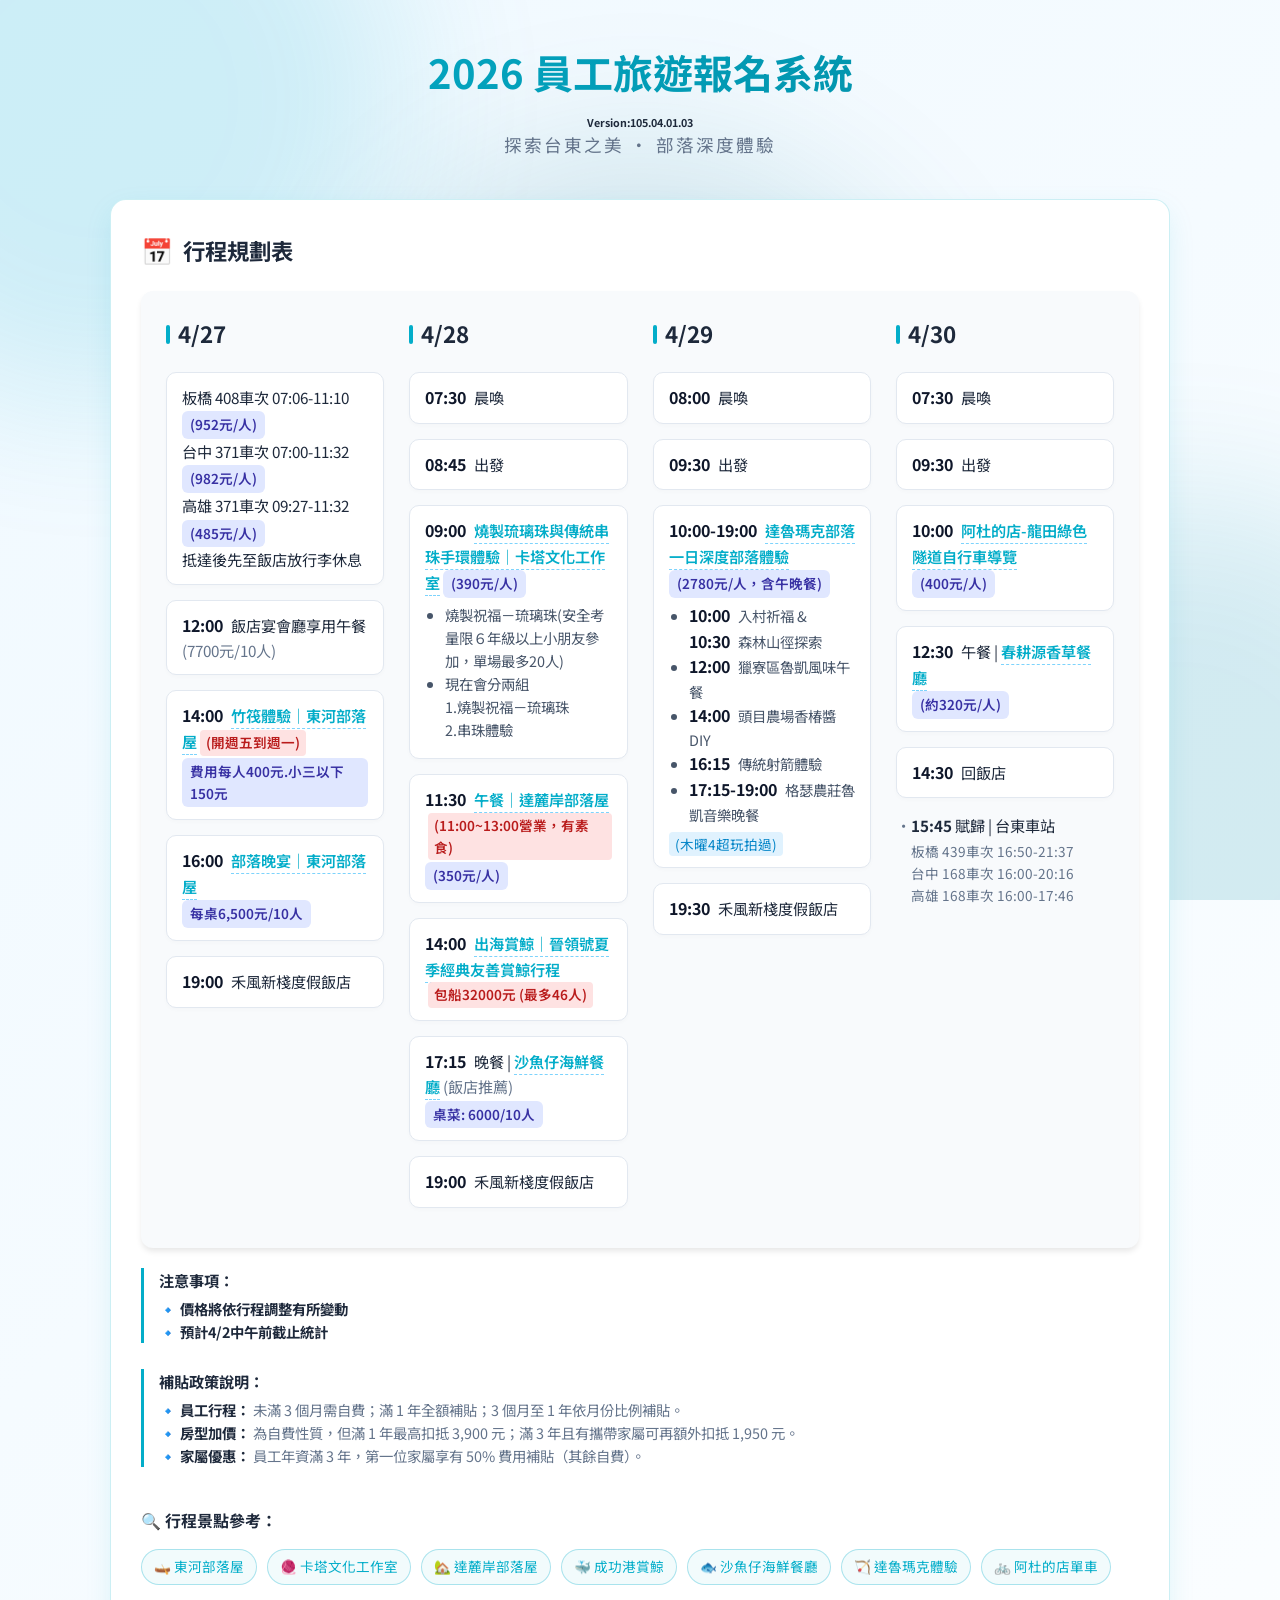
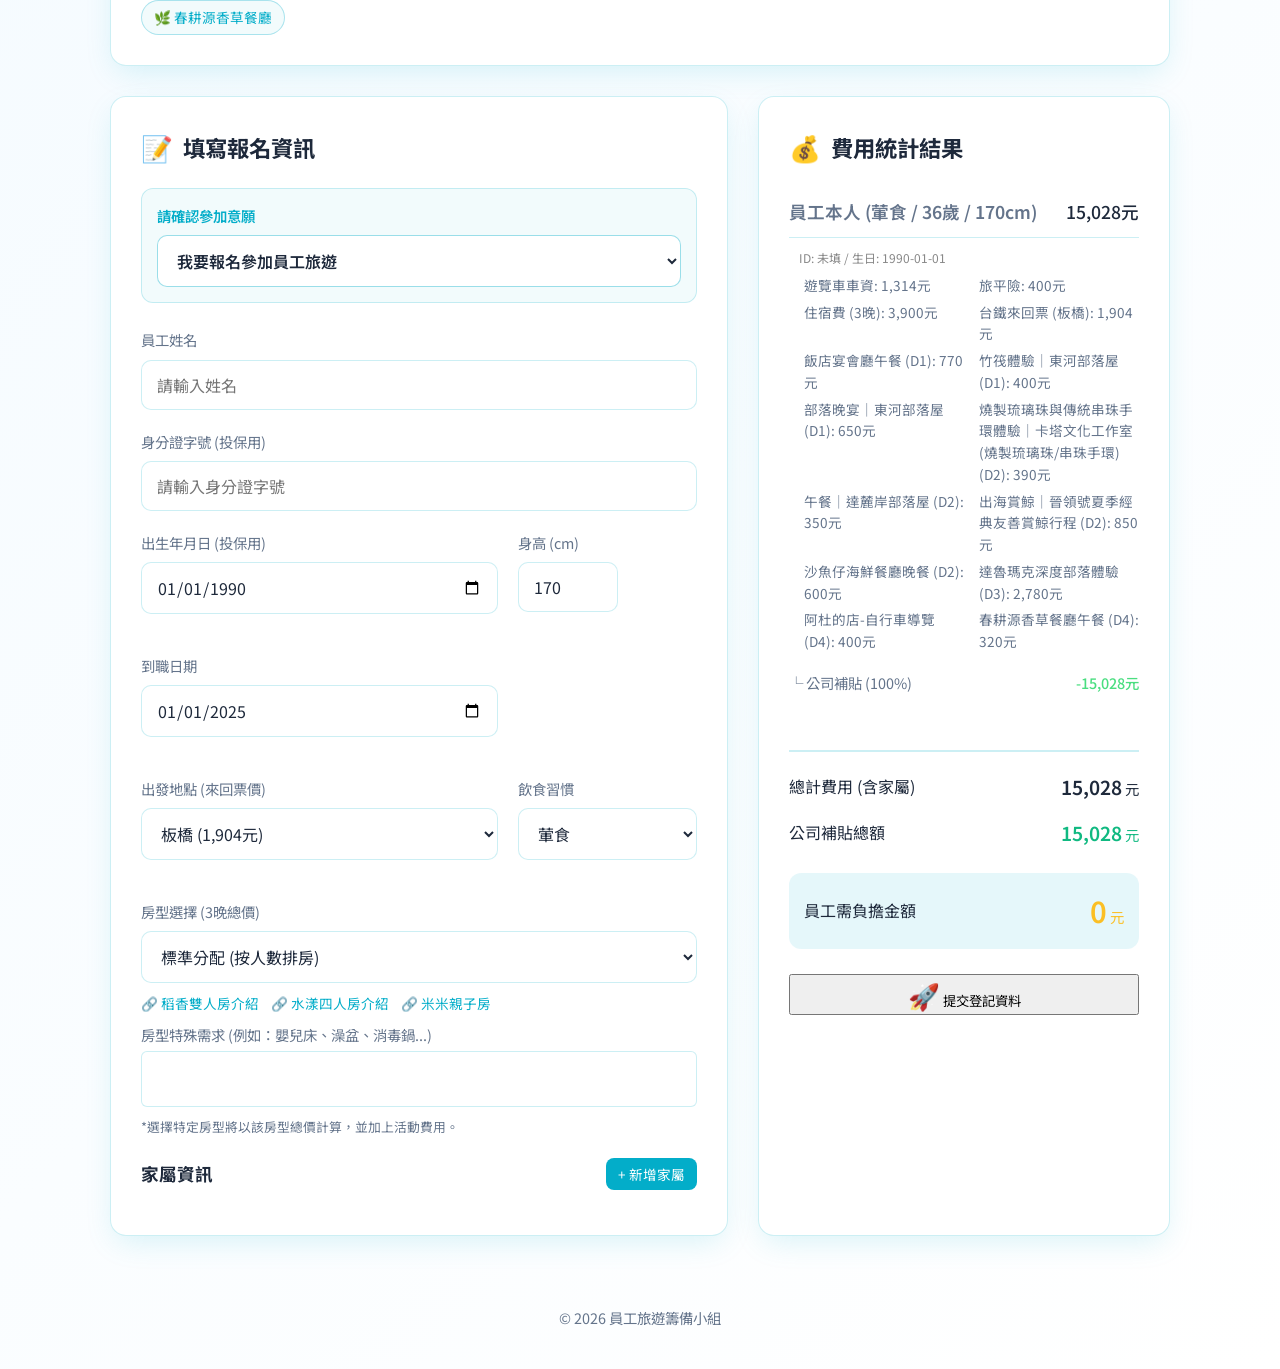
==== index.html @ 2fff6147 "add" ====
<!DOCTYPE html>
<html lang="zh-TW">

<head>
    <meta charset="UTF-8">
    <meta name="viewport" content="width=device-width, initial-scale=1.0">
    <title>2026 員工旅遊報名與費用統計</title>
    <link rel="preconnect" href="https://fonts.googleapis.com">
    <link rel="preconnect" href="https://fonts.gstatic.com" crossorigin>
    <link href="https://fonts.googleapis.com/css2?family=Noto+Sans+TC:wght@300;400;500;700&display=swap"
        rel="stylesheet">
    <link rel="stylesheet" href="style.css">
</head>

<body>
    <div class="background-blobs">
        <div class="blob blob-1"></div>
        <div class="blob blob-2"></div>
        <div class="blob blob-3"></div>
    </div>

    <main class="container">
        <header class="header">
            <h1>2026 員工旅遊報名系統</h1>
            <h6>Version:105.04.01.03</h6>
            <p class="subtitle">探索台東之美 • 部落深度體驗</p>
        </header>

        <section class="itinerary-section card">
            <h2><span class="icon">📅</span> 行程規劃表</h2>
            <div class="itinerary-text-layout">
                <div class="itinerary-grid">
                    <!-- 4/27 -->
                    <div class="day-col">
                        <h4>4/27</h4>
                        <div class="schedule-item">板橋 408車次 07:06-11:10 <span class="price-bg">(952元/人)</span><br>台中
                            371車次 07:00-11:32 <span class="price-bg">(982元/人)</span><br>高雄 371車次 09:27-11:32 <span
                                class="price-bg">(485元/人)</span><br>抵達後先至飯店放行李休息</div>
                        <div class="schedule-item"><strong>12:00</strong> 飯店宴會廳享用午餐 <br><span
                                class="muted">(7700元/10人)</span></div>
                        <div class="schedule-item"><strong>14:00</strong> <a
                                href="https://www.jsimplelife.com/taitung-attractions201203-jamie/" target="_blank"
                                class="sched-link">竹筏體驗｜東河部落屋</a><span class="highlight-red">(開週五到週一)</span><br><span
                                class="price-bg">費用每人400元.小三以下150元</span></div>
                        <div class="schedule-item"><strong>16:00</strong> <a
                                href="https://www.jsimplelife.com/taitung-attractions201203-jamie/" target="_blank"
                                class="sched-link">部落晚宴｜東河部落屋</a><br><span class="price-bg">每桌6,500元/10人</span></div>
                        <div class="schedule-item"><strong>19:00</strong> 禾風新棧度假飯店</div>
                    </div>
                    <!-- 4/28 -->
                    <div class="day-col">
                        <h4>4/28</h4>
                        <div class="schedule-item"><strong>07:30</strong> 晨喚</div>
                        <div class="schedule-item"><strong>08:45</strong> 出發</div>
                        <div class="schedule-item"><strong>09:00</strong>
                            <a href="https://izzychou.com/atabeads/" target="_blank"
                                class="sched-link">燒製琉璃珠與傳統串珠手環體驗｜卡塔文化工作室</a>
                            <span class="price-bg">(390元/人)</span>
                            <ul style="margin: 5px 0 5px 20px; font-size: 0.9rem; color: #475569;">
                                <li>燒製祝福－琉璃珠(安全考量限６年級以上小朋友參加，單場最多20人)</li>
                                <li>現在會分兩組<br>1.燒製祝福－琉璃珠<br>2.串珠體驗</li>
                            </ul>
                        </div>
                        <div class="schedule-item"><strong>11:30</strong> <a href="https://tenjo.tw/dalouang/"
                                target="_blank" class="sched-link">午餐｜達麓岸部落屋</a><br><span
                                class="highlight-red">(11:00~13:00營業，有素食)</span> <span class="price-bg">(350元/人)</span>
                        </div>
                        <div class="schedule-item"><strong>14:00</strong> <a
                                href="https://www.jacreative.com.tw/TravelinChenggong/category_edit.php?id=36&type=2"
                                target="_blank" class="sched-link">出海賞鯨｜晉領號夏季經典友善賞鯨行程</a><br><span
                                class="highlight-red">包船32000元
                                (最多46人)</span></div>
                        <div class="schedule-item"><strong>17:15</strong> 晚餐 | <a href="https://dongwa.tw/babyshark/"
                                target="_blank" class="sched-link">沙魚仔海鮮餐廳</a> <span
                                class="muted">(飯店推薦)</span><br><span class="price-bg">桌菜: 6000/10人</span></div>
                        <div class="schedule-item"><strong>19:00</strong> 禾風新棧度假飯店</div>
                    </div>
                    <!-- 4/29 -->
                    <div class="day-col">
                        <h4>4/29</h4>
                        <div class="schedule-item"><strong>08:00</strong> 晨喚</div>
                        <div class="schedule-item"><strong>09:30</strong> 出發</div>
                        <div class="schedule-item"><strong>10:00-19:00</strong> <a
                                href="https://ilrataromak.com/%e9%81%94%e9%ad%af%e7%91%aa%e5%85%8btaromak%ef%bd%9c%e5%b0%84%e7%ae%ad%e9%ab%94%e9%a9%97%ef%bd%9c%e9%a3%9f%e8%be%b2%e6%95%99%e8%82%b2%ef%bd%9c%e3%84%a7%e6%97%a5%e9%ab%94%e9%a9%97/"
                                target="_blank" class="sched-link">達魯瑪克部落一日深度部落體驗</a><br><span
                                class="price-bg">(2780元/人，含午晚餐)</span><br>
                            <ul style="margin: 5px 0 5px 20px; font-size: 0.9rem; color: #475569;">
                                <li><strong>10:00</strong> 入村祈福 &amp; <strong>10:30</strong> 森林山徑探索</li>
                                <li><strong>12:00</strong> 獵寮區魯凱風味午餐</li>
                                <li><strong>14:00</strong> 頭目農場香椿醬 DIY</li>
                                <li><strong>16:15</strong> 傳統射箭體驗</li>
                                <li><strong>17:15-19:00</strong> 格瑟農莊魯凱音樂晚餐</li>
                            </ul>
                            <span class="sched-tag">(木曜4超玩拍過)</span>
                        </div>
                        <div class="schedule-item"><strong>19:30</strong> 禾風新棧度假飯店</div>
                    </div>
                    <!-- 4/30 -->
                    <div class="day-col">
                        <h4>4/30</h4>
                        <div class="schedule-item"><strong>07:30</strong> 晨喚</div>
                        <div class="schedule-item"><strong>09:30</strong> 出發</div>
                        <div class="schedule-item"><strong>10:00</strong> <a
                                href="https://lyes.tw/adubicycle-%E9%98%BF%E5%BA%A6%E7%9A%84%E5%BA%97/" target="_blank"
                                class="sched-link">阿杜的店-龍田綠色隧道自行車導覽</a> <span class="price-bg">(400元/人)</span></div>
                        <div class="schedule-item"><strong>12:30</strong> 午餐 | <a
                                href="https://www.instagram.com/reel/DTwc8Snkz26/" target="_blank"
                                class="sched-link">春耕源香草餐廳</a><br><span class="price-bg">(約320元/人)</span></div>
                        <div class="schedule-item"><strong>14:30</strong> 回飯店</div>
                        <ul class="schedule-list">
                            <li><strong>15:45</strong> 賦歸 | 台東車站<br>
                                <span class="muted">板橋 439車次 16:50-21:37<br>台中 168車次 16:00-20:16<br>高雄 168車次
                                    16:00-17:46</span>
                            </li>
                        </ul>
                    </div>
                </div>
            </div>
            <div class="itinerary-notes">
                <p><strong>注意事項：</strong></p>
                <ul style="list-style-type: none; padding-left: 0; margin-top: 5px; font-size: 0.9rem;">
                    <li>🔹 <strong>價格將依行程調整有所變動</strong></li>
                    <li>🔹 <strong>預計4/2中午前截止統計</strong></li>
                </ul>
            </div>
            <br>
            <div class="itinerary-notes">
                <p><strong>補貼政策說明：</strong></p>
                <ul style="list-style-type: none; padding-left: 0; margin-top: 5px; font-size: 0.9rem;">
                    <li>🔹 <strong>員工行程：</strong> 未滿 3 個月需自費；滿 1 年全額補貼；3 個月至 1 年依月份比例補貼。</li>
                    <li>🔹 <strong>房型加價：</strong> 為自費性質，但滿 1 年最高扣抵 3,900 元；滿 3 年且有攜帶家屬可再額外扣抵 1,950 元。</li>
                    <li>🔹 <strong>家屬優惠：</strong> 員工年資滿 3 年，第一位家屬享有 50% 費用補貼（其餘自費）。</li>
                </ul>
            </div>
            <div class="itinerary-links"
                style="margin-top: 20px; padding-top: 20px; border-top: 1px solid rgba(255,255,255,0.1);">
                <p style="margin-bottom: 10px;"><strong>🔍 行程景點參考：</strong></p>
                <div style="display: flex; gap: 10px; flex-wrap: wrap;">
                    <a href="https://www.jsimplelife.com/taitung-attractions201203-jamie/" target="_blank"
                        class="link-tag">🛶 東河部落屋</a>
                    <a href="https://izzychou.com/atabeads/" target="_blank" class="link-tag">🧶 卡塔文化工作室</a>
                    <a href="https://tenjo.tw/dalouang/" target="_blank" class="link-tag">🏡 達麓岸部落屋</a>
                    <a href="https://www.jacreative.com.tw/TravelinChenggong/category_edit.php?id=36&type=2"
                        target="_blank" class="link-tag">🐳 成功港賞鯨</a>
                    <a href="https://dongwa.tw/babyshark/" target="_blank" class="link-tag">🐟 沙魚仔海鮮餐廳</a>
                    <a href="https://ilrataromak.com/%e9%81%94%e9%ad%af%e7%91%aa%e5%85%8btaromak%ef%bd%9c%e5%b0%84%e7%ae%ad%e9%ab%94%e9%a9%97%ef%bd%9c%e9%a3%9f%e8%be%b2%e6%95%99%e8%82%b2%ef%bd%9c%e3%84%a7%e6%97%a5%e9%ab%94%e9%a9%97/"
                        target="_blank" class="link-tag">🏹 達魯瑪克體驗</a>
                    <a href="https://lyes.tw/adubicycle-%E9%98%BF%E5%BA%A6%E7%9A%84%E5%BA%97/" target="_blank"
                        class="link-tag">🚲 阿杜的店單車</a>
                    <a href="https://www.instagram.com/reel/DTwc8Snkz26/" target="_blank" class="link-tag">🌿
                        春耕源香草餐廳</a>
                </div>
            </div>
            </div>
        </section>

        <div class="grid-layout">
            <section class="form-section card">
                <h2><span class="icon">📝</span> 填寫報名資訊</h2>
                <form id="registrationForm">
                    <div class="form-group"
                        style="background: rgba(3, 173, 201, 0.05); padding: 15px; border-radius: 12px; margin-bottom: 25px; border: 1px solid rgba(3, 173, 201, 0.2);">
                        <label for="participationStatus" style="font-weight: 600; color: #03adc9;">請確認參加意願</label>
                        <select id="participationStatus"
                            style="border-color: rgba(3, 173, 201, 0.4); font-weight: 600;">
                            <option value="participate">我要報名參加員工旅遊</option>
                            <option value="work">不參加此次員工旅遊，選擇上班</option>
                        </select>
                    </div>

                    <div class="form-group">
                        <label for="empName">員工姓名</label>
                        <input type="text" id="empName" placeholder="請輸入姓名" required>
                    </div>

                    <div id="travelDetails">
                        <div class="form-group">
                            <label for="empID">身分證字號 (投保用)</label>
                            <input type="text" id="empID" placeholder="請輸入身分證字號" required>
                        </div>

                        <div class="form-row">
                            <div class="form-group">
                                <label for="empBirthday">出生年月日 (投保用)</label>
                                <input type="date" id="empBirthday" value="1990-01-01" required>
                            </div>
                            <div class="form-group" style="max-width: 100px;">
                                <label for="empHeight">身高 (cm)</label>
                                <input type="number" id="empHeight" value="170" required>
                            </div>
                            <div class="form-group">
                                <label for="joinDate">到職日期</label>
                                <input type="date" id="joinDate" value="2025-01-01" required>
                            </div>
                        </div>

                        <div class="form-row">
                            <div class="form-group">
                                <label for="departure">出發地點 (來回票價)</label>
                                <select id="departure">
                                    <option value="板橋">板橋 (1,904元)</option>
                                    <option value="台中">台中 (1,964元)</option>
                                    <option value="高雄">高雄 (970元)</option>
                                </select>
                            </div>
                            <div class="form-group">
                                <label for="empDiet">飲食習慣</label>
                                <select id="empDiet">
                                    <option value="葷食">葷食 </option>
                                    <option value="素食">素食 </option>
                                </select>
                            </div>
                        </div>

                        <div class="form-group">
                            <label for="roomType">房型選擇 (3晚總價)</label>
                            <select id="roomType">
                                <option value="標準分配">標準分配 (按人數排房)</option>
                                <option value="稻香雙人房">稻香雙人房 (+7,800元/間)</option>
                                <option value="水漾四人房">水漾四人房 (+11,400元/間)</option>
                                <option value="米米親子房">米米親子房 (+19,500元/間)</option>
                            </select>
                            <div class="room-info" style="margin-top: 10px; font-size: 0.85rem;">
                                <div style="display: flex; gap: 12px; flex-wrap: wrap; margin-bottom: 8px;">
                                    <a href="https://www.rice-hotel.com/room/double/standard-twin/" target="_blank"
                                        style="color: #03adc9; text-decoration: none;">🔗 稻香雙人房介紹</a>
                                    <a href="https://www.rice-hotel.com/room/quad/standard-quad/" target="_blank"
                                        style="color: #03adc9; text-decoration: none;">🔗 水漾四人房介紹</a>
                                    <a href="https://www.rice-hotel.com/room/quad/family-mimi/" target="_blank"
                                        style="color: #03adc9; text-decoration: none;">🔗 米米親子房</a>
                                </div>
                                <label for="roomNote" style="display: block; margin-bottom: 5px;">房型特殊需求
                                    (例如：嬰兒床、澡盆、消毒鍋...)</label>
                                <textarea id="roomNote" rows="2"
                                    style="width: 100%; border-radius: 6px; background: #ffffff; border: 1px solid rgba(3, 173, 201, 0.2); color: #1e293b; padding: 8px; font-family: inherit; resize: none;"></textarea>
                            </div>
                            <small class="note">*選擇特定房型將以該房型總價計算，並加上活動費用。</small>
                        </div>

                        <div class="family-section">
                            <h3>家屬資訊 <button type="button" id="addFamilyBtn" class="btn-secondary">+ 新增家屬</button></h3>
                            <div id="familyList">
                                <!-- 家屬清單動態生成 -->
                            </div>
                        </div>
                    </div>
                </form>
            </section>

            <section class="summary-section card">
                <h2><span class="icon">💰</span> 費用統計結果</h2>
                <div class="summary-content" id="summaryContent">
                    <div class="empty-state">請填寫左側表單計算費用</div>
                </div>
                <div class="total-bar" id="totalBar" style="display: none;">
                    <div class="total-item">
                        <span>總計費用 (含家屬)</span>
                        <span class="price" id="totalPrice">0</span>
                    </div>
                    <div class="total-item subsidy">
                        <span>公司補貼總額</span>
                        <span class="price" id="totalSubsidy">0</span>
                    </div>
                    <div class="total-item final">
                        <span>員工需負擔金額</span>
                        <span class="price highlight" id="empFinalPay">0</span>
                    </div>
                </div>
                <button type="button" id="submitBtn" class="btn-primary"
                    style="margin-top: 25px; width: 100%; display: none;">
                    <span class="icon">🚀</span> 提交登記資料
                </button>
            </section>
        </div>

        <footer class="footer">
            <p>&copy; 2026 員工旅遊籌備小組</p>
        </footer>
    </main>

    <script src="script.js"></script>
</body>

</html>
---- style.css ----
:root {
    --primary-color: #03adc9;
    --secondary-color: #028ca4;
    --accent-color: #016f84;
    --bg-gradient: linear-gradient(135deg, #f0f9ff 0%, #ffffff 100%);
    --card-bg: #ffffff;
    --card-border: rgba(3, 173, 201, 0.2);
    --text-color: #1e293b;
    --text-muted: #64748b;
    --glass-blur: blur(0px); /* 亮色系通常不需重度高斯模糊 */
    --radius: 16px;
    --shadow: 0 10px 30px -5px rgba(3, 173, 201, 0.15);
}

* {
    margin: 0;
    padding: 0;
    box-sizing: border-box;
    font-family: 'Noto Sans TC', sans-serif;
}

body {
    background: var(--bg-gradient);
    color: var(--text-color);
    min-height: 100vh;
    overflow-x: hidden;
    line-height: 1.6;
}

.f-name {
    width: 100%;
}

.f-birthday {
    flex: 1;
}

/* Background Blobs */
.background-blobs {
    position: fixed;
    top: 0;
    left: 0;
    right: 0;
    bottom: 0;
    z-index: -1;
    overflow: hidden;
}

.blob {
    position: absolute;
    width: 600px;
    height: 600px;
    background: var(--primary-color);
    filter: blur(80px);
    opacity: 0.15;
    border-radius: 50%;
    animation: move 20s infinite alternate;
}

.blob-1 {
    top: -200px;
    left: -200px;
    background: var(--primary-color);
}

.blob-2 {
    bottom: -200px;
    right: -200px;
    background: var(--secondary-color);
    animation-delay: -5s;
}

.blob-3 {
    top: 50%;
    left: 50%;
    transform: translate(-50%, -50%);
    background: var(--accent-color);
    animation-delay: -10s;
}

@keyframes move {
    0% {
        transform: translate(0, 0) scale(1);
    }

    100% {
        transform: translate(100px, 50px) scale(1.1);
    }
}

.container {
    max-width: 1100px;
    margin: 0 auto;
    padding: 40px 20px;
}

.header {
    text-align: center;
    margin-bottom: 40px;
}

h1 {
    font-size: 2.5rem;
    font-weight: 700;
    background: linear-gradient(to right, #03adc9, #028ca4);
    -webkit-background-clip: text;
    background-clip: text;
    -webkit-text-fill-color: transparent;
    margin-bottom: 10px;
}

.subtitle {
    color: var(--text-muted);
    font-size: 1.1rem;
    letter-spacing: 2px;
}

.card {
    background: var(--card-bg);
    backdrop-filter: var(--glass-blur);
    border: 1px solid var(--card-border);
    border-radius: var(--radius);
    padding: 30px;
    margin-bottom: 30px;
    box-shadow: var(--shadow);
}

h2 {
    font-size: 1.4rem;
    margin-bottom: 20px;
    display: flex;
    align-items: center;
    gap: 10px;
}

h3 {
    font-size: 1.1rem;
    margin: 20px 0 15px;
    display: flex;
    justify-content: space-between;
    align-items: center;
}

.icon {
    font-size: 1.6rem;
}

/* Itinerary */
.itinerary-image-container {
    width: 100%;
    border-radius: 12px;
    overflow: hidden;
    margin-bottom: 20px;
    background: rgba(0, 0, 0, 0.2);
}

.itinerary-img {
    width: 100%;
    display: block;
    transition: transform 0.3s ease;
}

.itinerary-img:hover {
    transform: scale(1.02);
}

.itinerary-notes {
    font-size: 0.95rem;
    color: var(--text-muted);
    border-left: 3px solid var(--primary-color);
    padding-left: 15px;
}

.itinerary-notes strong {
    color: var(--text-color);
}

/* Form Styles */
.grid-layout {
    display: grid;
    grid-template-columns: 1.5fr 1fr;
    gap: 30px;
}

@media (max-width: 850px) {
    .grid-layout {
        grid-template-columns: 1fr;
    }
}

.form-group {
    margin-bottom: 20px;
}

label {
    display: block;
    font-size: 0.9rem;
    color: var(--text-muted);
    margin-bottom: 8px;
}

input,
select {
    width: 100%;
    padding: 12px 15px;
    background: #ffffff;
    border: 1px solid var(--card-border);
    border-radius: 10px;
    color: var(--text-color);
    font-size: 1rem;
    transition: all 0.3s ease;
}

input:focus,
select:focus {
    outline: none;
    border-color: var(--primary-color);
    box-shadow: 0 0 0 2px rgba(3, 173, 201, 0.2);
    background: #f8fafc;
}

.note {
    font-size: 0.8rem;
    color: var(--text-muted);
    margin-top: 5px;
    display: block;
}

.btn-secondary {
    background: var(--primary-color);
    color: white;
    border: none;
    padding: 6px 12px;
    border-radius: 8px;
    cursor: pointer;
    font-size: 0.85rem;
    transition: opacity 0.2s;
}

.btn-secondary:hover {
    opacity: 0.9;
}

.btn-danger {
    background: rgba(239, 68, 68, 0.2);
    color: #f87171;
    border: 1px solid rgba(239, 68, 68, 0.3);
    padding: 5px 10px;
    border-radius: 6px;
    cursor: pointer;
    font-size: 0.8rem;
}

/* Family List */
.family-item {
    background: #f8fafc;
    border: 1px solid var(--card-border);
    border-radius: 12px;
    padding: 15px;
    margin-bottom: 20px;
    display: block; /* 改為 block，由內部 DIV 個別處理 Grid */
    animation: slideIn 0.3s ease-out;
}

@keyframes slideIn {
    from {
        opacity: 0;
        transform: translateY(10px);
    }

    to {
        opacity: 1;
        transform: translateY(0);
    }
}

.form-row {
    display: grid;
    grid-template-columns: 2fr 1fr;
    gap: 20px;
    margin-bottom: 20px;
}

.input-unit {
    position: relative;
    display: flex;
    align-items: center;
    width: 100%;
}

.input-unit span {
    position: absolute;
    right: 12px;
    font-size: 0.9rem;
    color: var(--text-muted);
    pointer-events: none;
}

.input-unit input {
    padding-right: 40px;
    text-align: left;
}

.empty-state {
    text-align: center;
    color: var(--text-muted);
    padding: 40px 0;
    font-style: italic;
}

.summary-item {
    display: flex;
    justify-content: space-between;
    padding: 10px 0;
    border-bottom: 1px solid var(--card-border);
}

.summary-item:last-child {
    border-bottom: none;
}

.summary-item .label {
    color: var(--text-muted);
}

.summary-item .value {
    font-weight: 500;
}

.total-bar {
    border-top: 2px solid var(--card-border);
    padding-top: 20px;
    display: flex;
    flex-direction: column;
    gap: 15px;
}

.total-item {
    display: flex;
    justify-content: space-between;
    align-items: center;
}

.price {
    font-size: 1.2rem;
    font-weight: 600;
}

.price::after {
    content: ' 元';
    font-size: 0.9rem;
    font-weight: 400;
}

.total-item.subsidy .price {
    color: #10b981;
}

.total-item.final {
    background: rgba(3, 173, 201, 0.1);
    padding: 15px;
    border-radius: 12px;
    margin-top: 10px;
}

.summary-group {
    margin-bottom: 25px;
    border-bottom: 1px solid rgba(255, 255, 255, 0.1);
    padding-bottom: 20px;
}

.main-line {
    font-weight: 600;
    font-size: 1.1rem;
    margin-bottom: 10px;
}

.details-list {
    font-size: 0.85rem;
    color: var(--text-muted);
    padding-left: 15px;
    margin: 8px 0;
    display: grid;
    grid-template-columns: 1fr 1fr;
    gap: 5px 15px;
}

.subsidy-line {
    font-size: 0.9rem;
    color: #4ade80;
    padding-top: 10px !important;
    border: none !important;
}

.highlight {
    color: #fbbf24;
    font-size: 1.8rem !important;
}

.footer {
    text-align: center;
    color: var(--text-muted);
    font-size: 0.9rem;
    margin-top: 40px;
}

.link-tag {
    display: inline-block;
    padding: 6px 12px;
    background: rgba(3, 173, 201, 0.05);
    border: 1px solid rgba(3, 173, 201, 0.3);
    border-radius: 20px;
    color: #03adc9;
    text-decoration: none;
    font-size: 0.85rem;
    transition: all 0.3s ease;
    margin-top: 5px;
}

.link-tag:hover {
    background: rgba(3, 173, 201, 0.15);
    border-color: var(--primary-color);
    transform: translateY(-2px);
    color: #028ca4;
}

/* Itinerary Text Layout */
.itinerary-text-layout {
    background: #f8fafc;
    color: #1e293b;
    border-radius: 12px;
    padding: 25px;
    margin-bottom: 20px;
    box-shadow: 0 4px 6px -1px rgba(0, 0, 0, 0.1);
}

.itinerary-title {
    font-size: 1.5rem;
    font-weight: 700;
    margin-bottom: 20px;
    color: #0f172a;
    border-bottom: 2px solid #e2e8f0;
    padding-bottom: 10px;
}

.itinerary-grid {
    display: grid;
    grid-template-columns: repeat(4, 1fr);
    gap: 25px;
}

.day-col h4 {
    font-size: 1.4rem;
    margin-bottom: 20px;
    color: #1e293b;
    font-weight: 700;
    display: flex;
    align-items: center;
    gap: 8px;
}

.day-col h4::before {
    content: '';
    display: inline-block;
    width: 4px;
    height: 1.2rem;
    background: var(--primary-color);
    border-radius: 2px;
}

.schedule-item {
    font-size: 0.95rem;
    margin-bottom: 15px;
    line-height: 1.6;
    background: #ffffff;
    border: 1px solid #e2e8f0;
    border-radius: 10px;
    padding: 12px 15px;
    box-shadow: 0 2px 4px rgba(0,0,0,0.02);
    transition: transform 0.2s, box-shadow 0.2s;
}

.schedule-item:hover {
    transform: translateY(-2px);
    box-shadow: 0 4px 6px rgba(0,0,0,0.05);
}

.schedule-item strong {
    color: #0f172a;
    font-size: 1.0rem;
    margin-right: 5px;
}

.schedule-item span.price-bg {
    background: #e0e7ff;
    padding: 3px 8px;
    border-radius: 6px;
    color: #3730a3;
    font-weight: 600;
    font-size: 0.85rem;
    display: inline-block;
    margin-top: 2px;
}

.schedule-item span.highlight-red {
    background: #fee2e2;
    color: #b91c1c;
    padding: 2px 6px;
    border-radius: 4px;
    font-weight: 600;
    font-size: 0.85rem;
    margin-left: 3px;
    display: inline-block;
}

.schedule-item span.muted {
    color: #64748b;
}

.schedule-item .sched-tag {
    color: #0284c7;
    font-size: 0.85rem;
    background: #e0f2fe;
    padding: 2px 6px;
    border-radius: 4px;
}

.sched-link {
    color: #03adc9;
    text-decoration: none;
    font-weight: 600;
    border-bottom: 1px dashed #7dd3fc;
    padding-bottom: 2px;
    transition: all 0.2s ease;
}

.sched-link:hover {
    color: #028ca4;
    border-bottom-style: solid;
    border-bottom-color: #028ca4;
}

.schedule-list {
    list-style-type: none;
    padding-left: 0;
    font-size: 0.95rem;
}

.schedule-list li {
    margin-bottom: 10px;
    position: relative;
    padding-left: 15px;
}

.schedule-list li::before {
    content: "•";
    position: absolute;
    left: 0;
    color: #64748b;
}

.schedule-list span.muted {
    color: #64748b;
    font-size: 0.85rem;
    display: block;
    margin-top: 4px;
}

@media (max-width: 1024px) {
    .itinerary-grid {
        grid-template-columns: repeat(2, 1fr);
    }
}

@media (max-width: 640px) {
    .itinerary-grid {
        grid-template-columns: 1fr;
    }
}
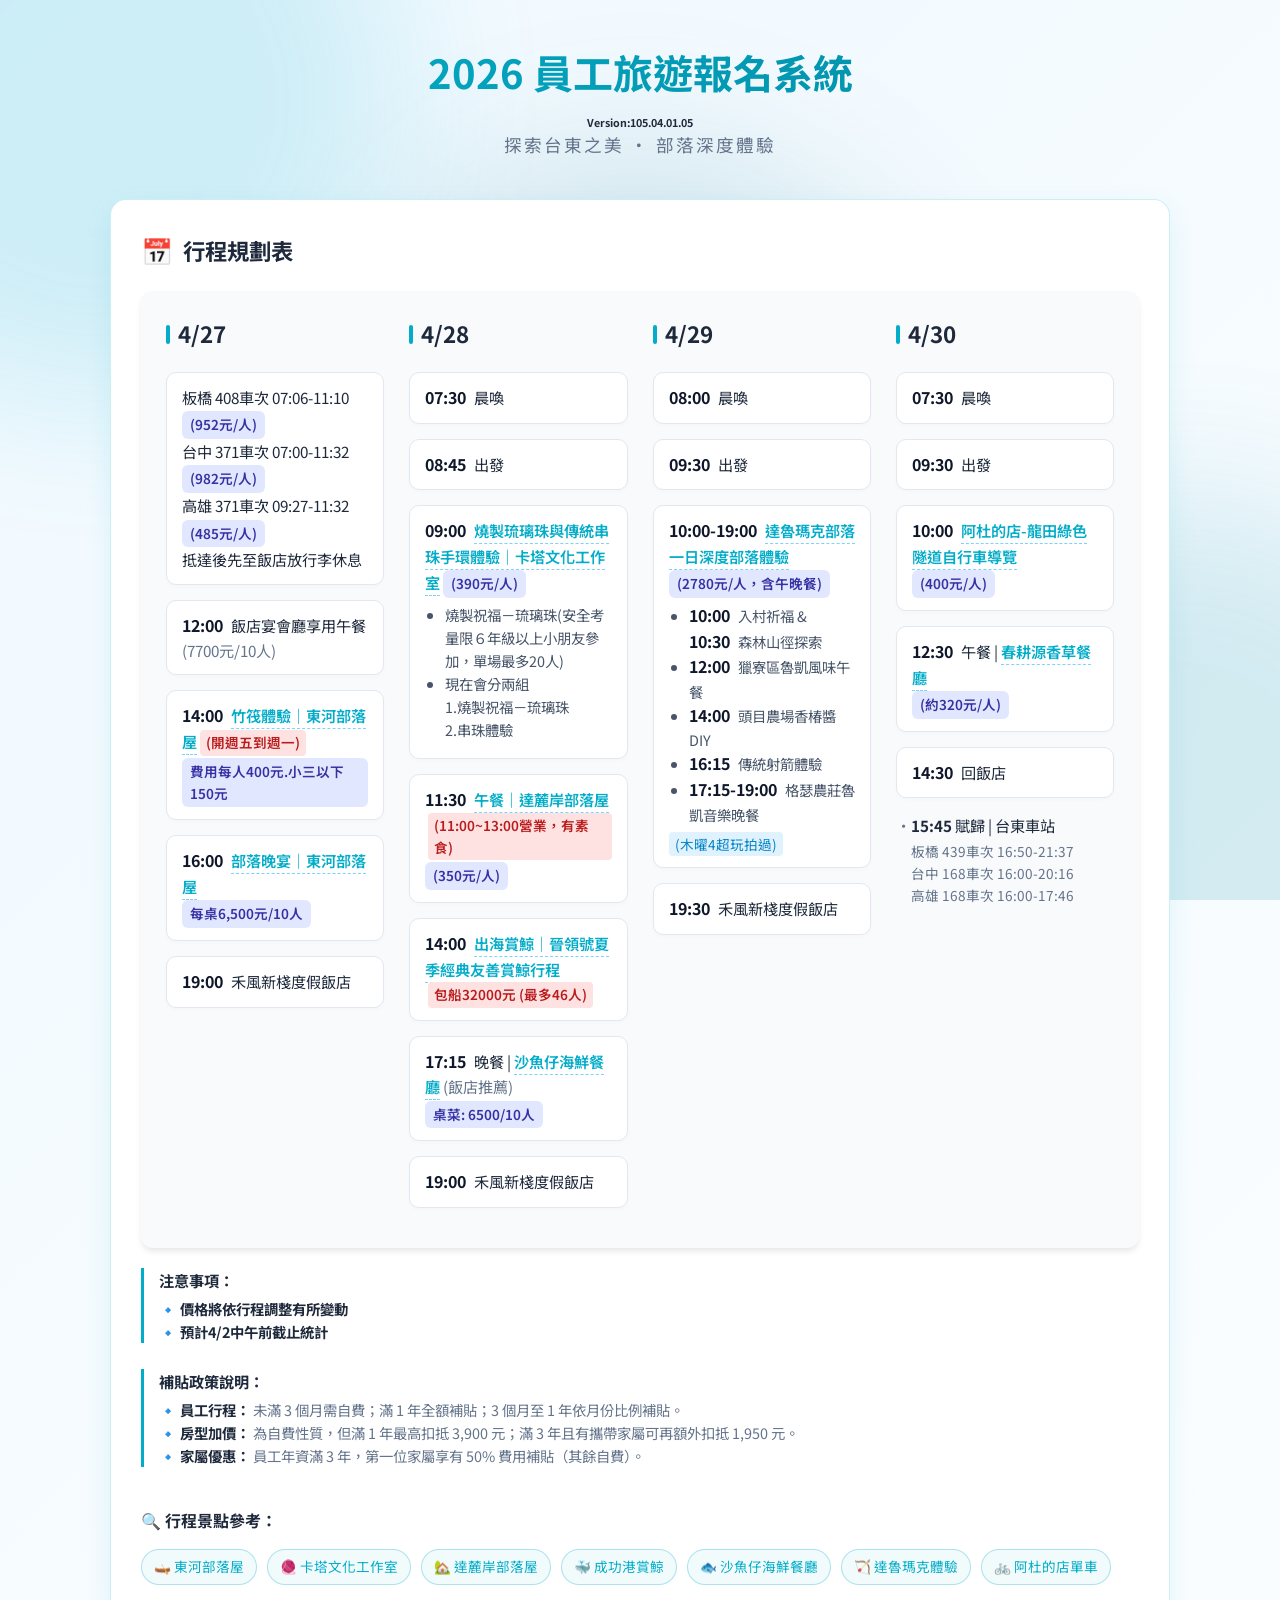
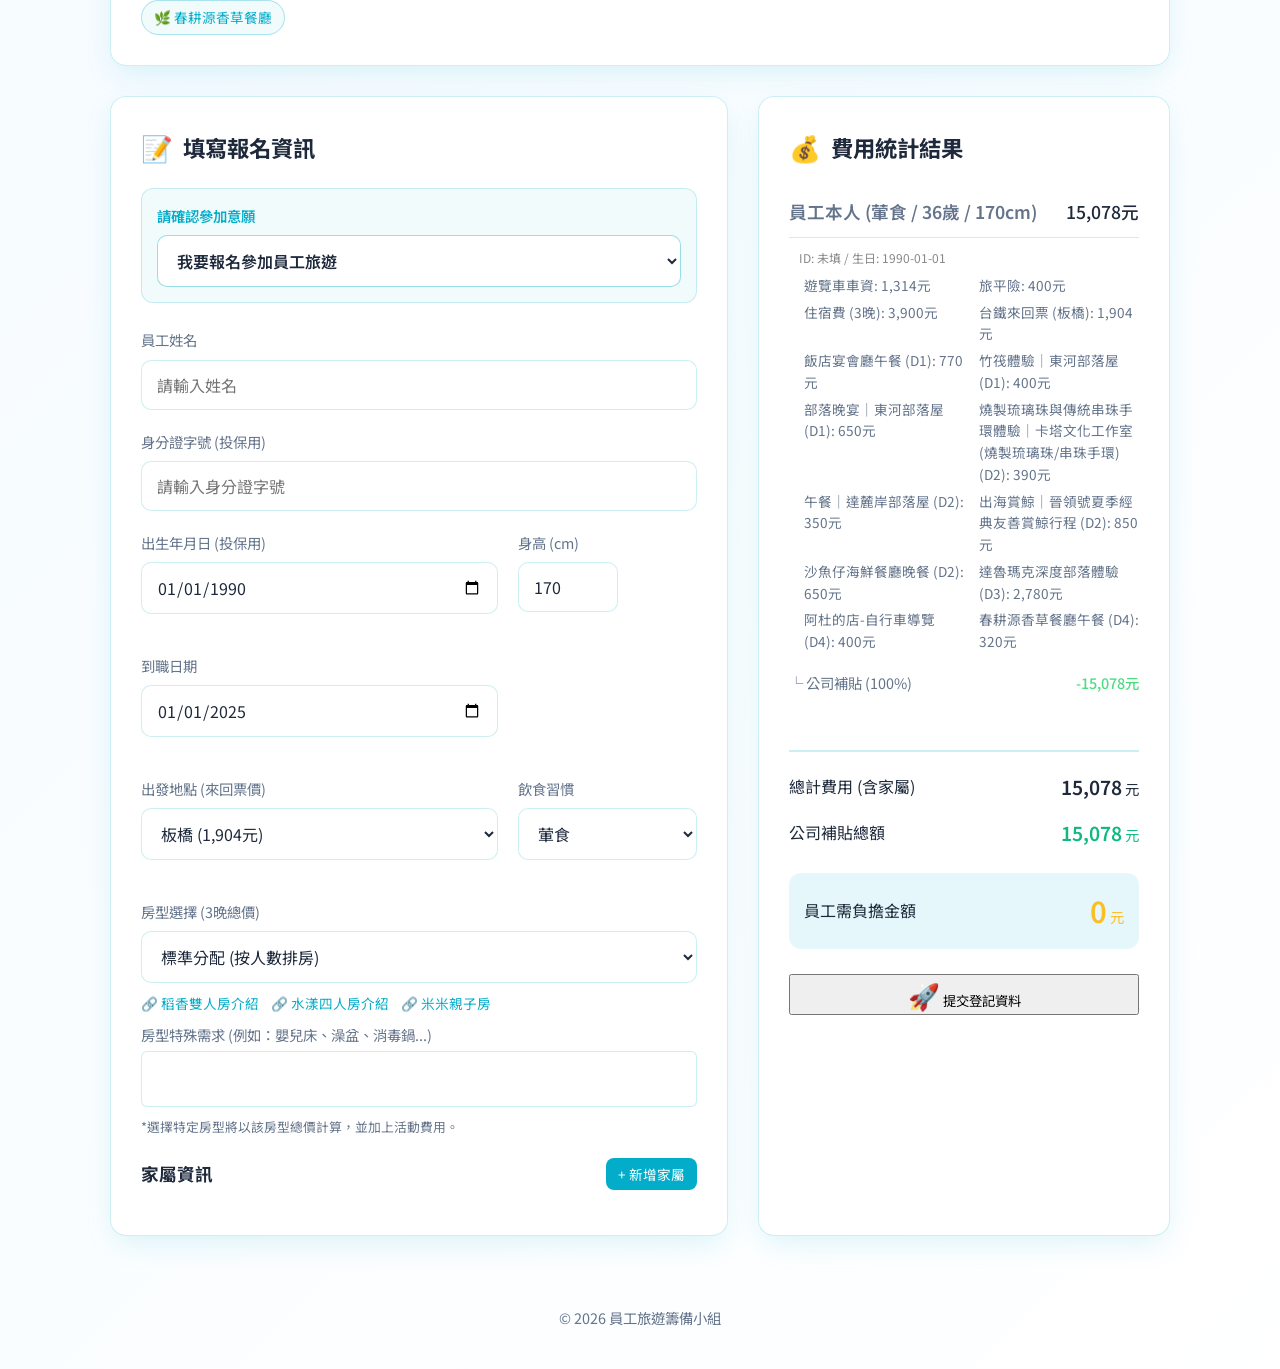
==== commit f74af312: "價格調整" ====
--- a/index.html
+++ b/index.html
@@ -22,7 +22,7 @@
     <main class="container">
         <header class="header">
             <h1>2026 員工旅遊報名系統</h1>
-            <h6>Version:105.04.01.03</h6>
+            <h6>Version:105.04.01.05</h6>
             <p class="subtitle">探索台東之美 • 部落深度體驗</p>
         </header>
 
@@ -72,7 +72,7 @@
                                 (最多46人)</span></div>
                         <div class="schedule-item"><strong>17:15</strong> 晚餐 | <a href="https://dongwa.tw/babyshark/"
                                 target="_blank" class="sched-link">沙魚仔海鮮餐廳</a> <span
-                                class="muted">(飯店推薦)</span><br><span class="price-bg">桌菜: 6000/10人</span></div>
+                                class="muted">(飯店推薦)</span><br><span class="price-bg">桌菜: 6500/10人</span></div>
                         <div class="schedule-item"><strong>19:00</strong> 禾風新棧度假飯店</div>
                     </div>
                     <!-- 4/29 -->
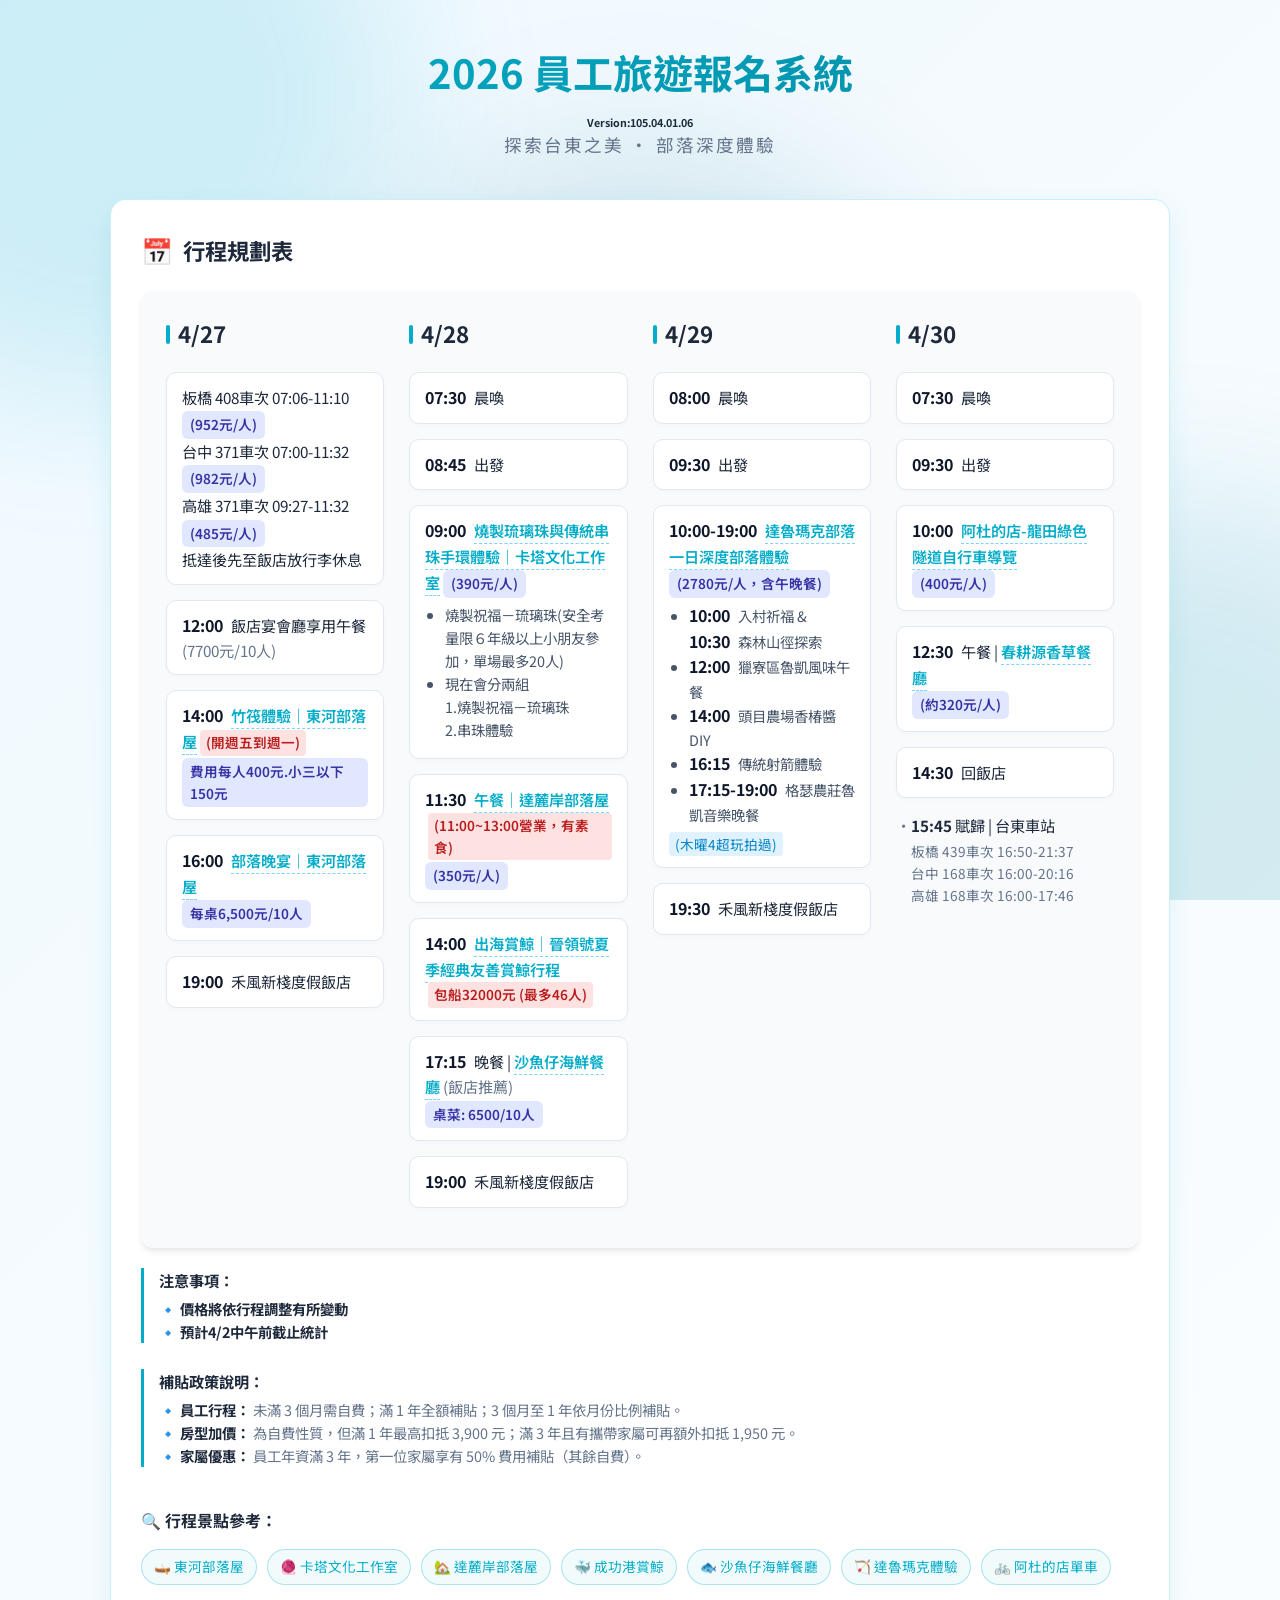
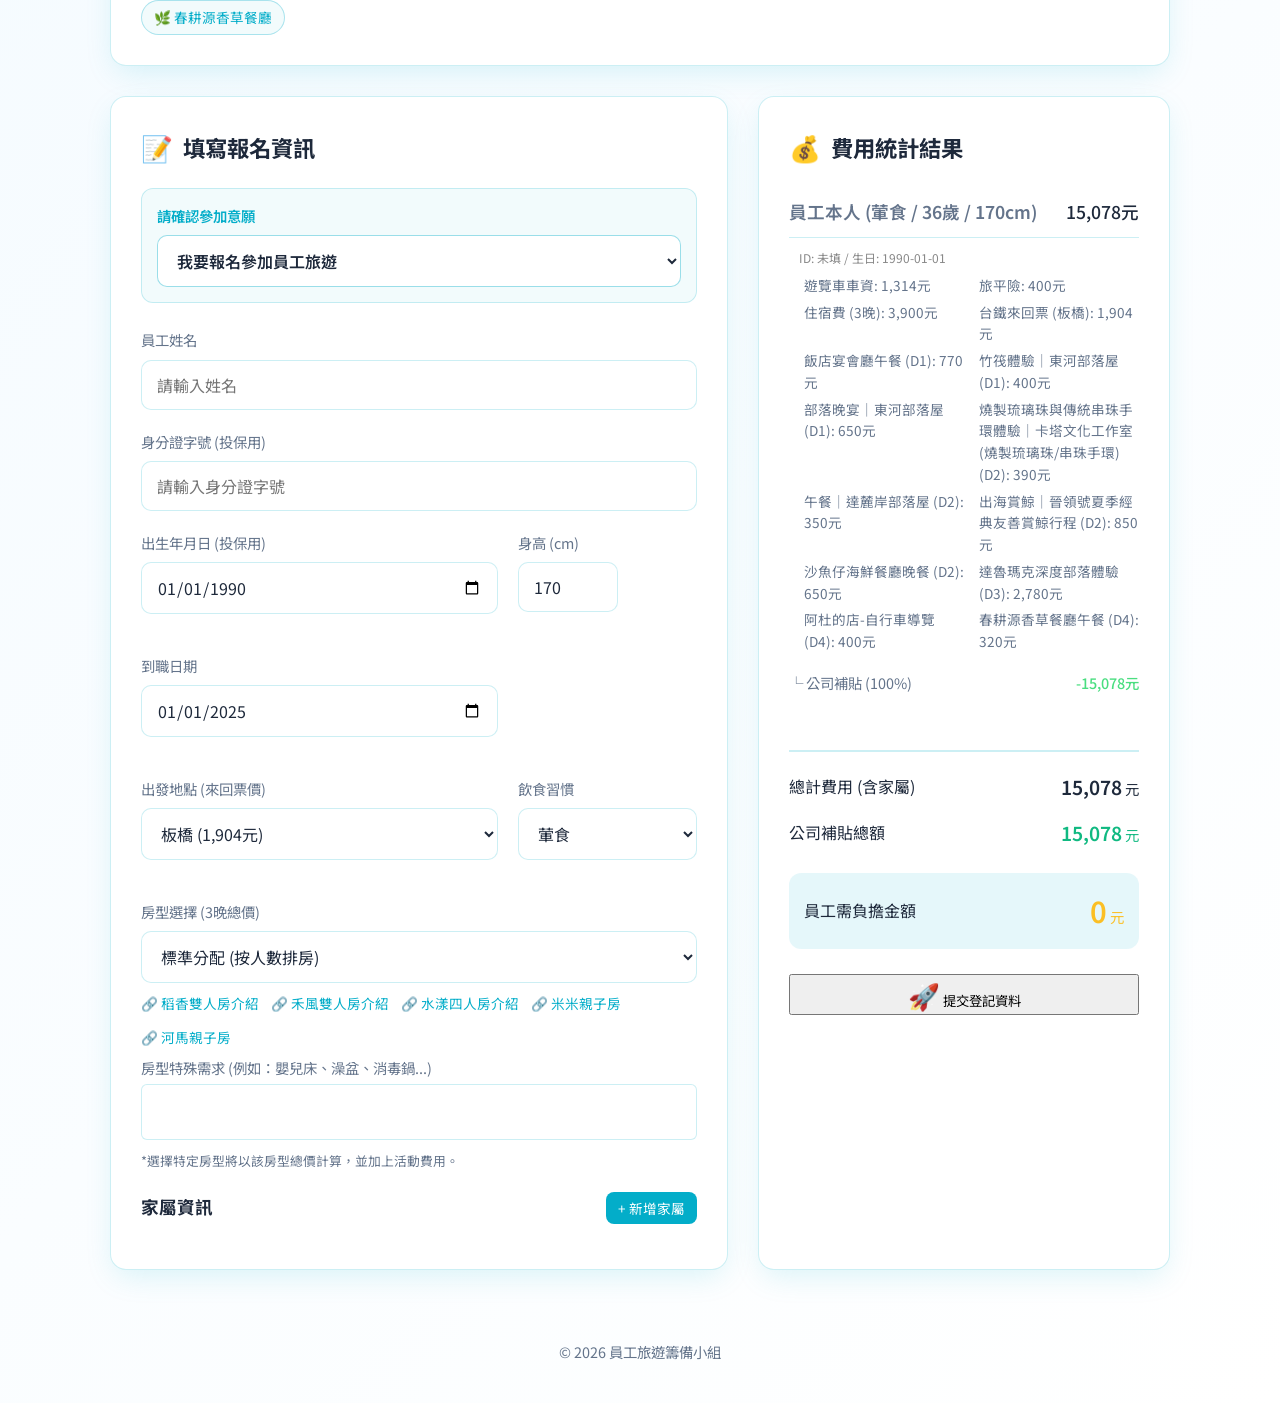
==== commit 6acae34c: "add" ====
--- a/index.html
+++ b/index.html
@@ -22,7 +22,7 @@
     <main class="container">
         <header class="header">
             <h1>2026 員工旅遊報名系統</h1>
-            <h6>Version:105.04.01.05</h6>
+            <h6>Version:105.04.01.06</h6>
             <p class="subtitle">探索台東之美 • 部落深度體驗</p>
         </header>
 
@@ -216,18 +216,24 @@
                             <label for="roomType">房型選擇 (3晚總價)</label>
                             <select id="roomType">
                                 <option value="標準分配">標準分配 (按人數排房)</option>
-                                <option value="稻香雙人房">稻香雙人房 (+7,800元/間)</option>
-                                <option value="水漾四人房">水漾四人房 (+11,400元/間)</option>
-                                <option value="米米親子房">米米親子房 (+19,500元/間)</option>
+                                <option value="稻香雙人房">稻香雙人房 (+7,800元/3天)</option>
+                                <option value="禾風雙人房">禾風雙人房(有浴缸) (+8,416元/3天)</option>
+                                <option value="水漾四人房">水漾四人房 (+11,400元/3天)</option>
+                                <option value="米米親子房">米米親子房 (+15,900元/3天)</option>
+                                <option value="河馬親子房">河馬親子房(有浴缸) (+16,800元/3天)</option>
                             </select>
                             <div class="room-info" style="margin-top: 10px; font-size: 0.85rem;">
                                 <div style="display: flex; gap: 12px; flex-wrap: wrap; margin-bottom: 8px;">
                                     <a href="https://www.rice-hotel.com/room/double/standard-twin/" target="_blank"
                                         style="color: #03adc9; text-decoration: none;">🔗 稻香雙人房介紹</a>
+                                    <a href="https://www.rice-hotel.com/room/double/standard-double/" target="_blank"
+                                        style="color: #03adc9; text-decoration: none;">🔗 禾風雙人房介紹</a>
                                     <a href="https://www.rice-hotel.com/room/quad/standard-quad/" target="_blank"
                                         style="color: #03adc9; text-decoration: none;">🔗 水漾四人房介紹</a>
                                     <a href="https://www.rice-hotel.com/room/quad/family-mimi/" target="_blank"
                                         style="color: #03adc9; text-decoration: none;">🔗 米米親子房</a>
+                                    <a href="https://www.rice-hotel.com/room/quad/family-hippo/" target="_blank"
+                                        style="color: #03adc9; text-decoration: none;">🔗 河馬親子房</a>
                                 </div>
                                 <label for="roomNote" style="display: block; margin-bottom: 5px;">房型特殊需求
                                     (例如：嬰兒床、澡盆、消毒鍋...)</label>
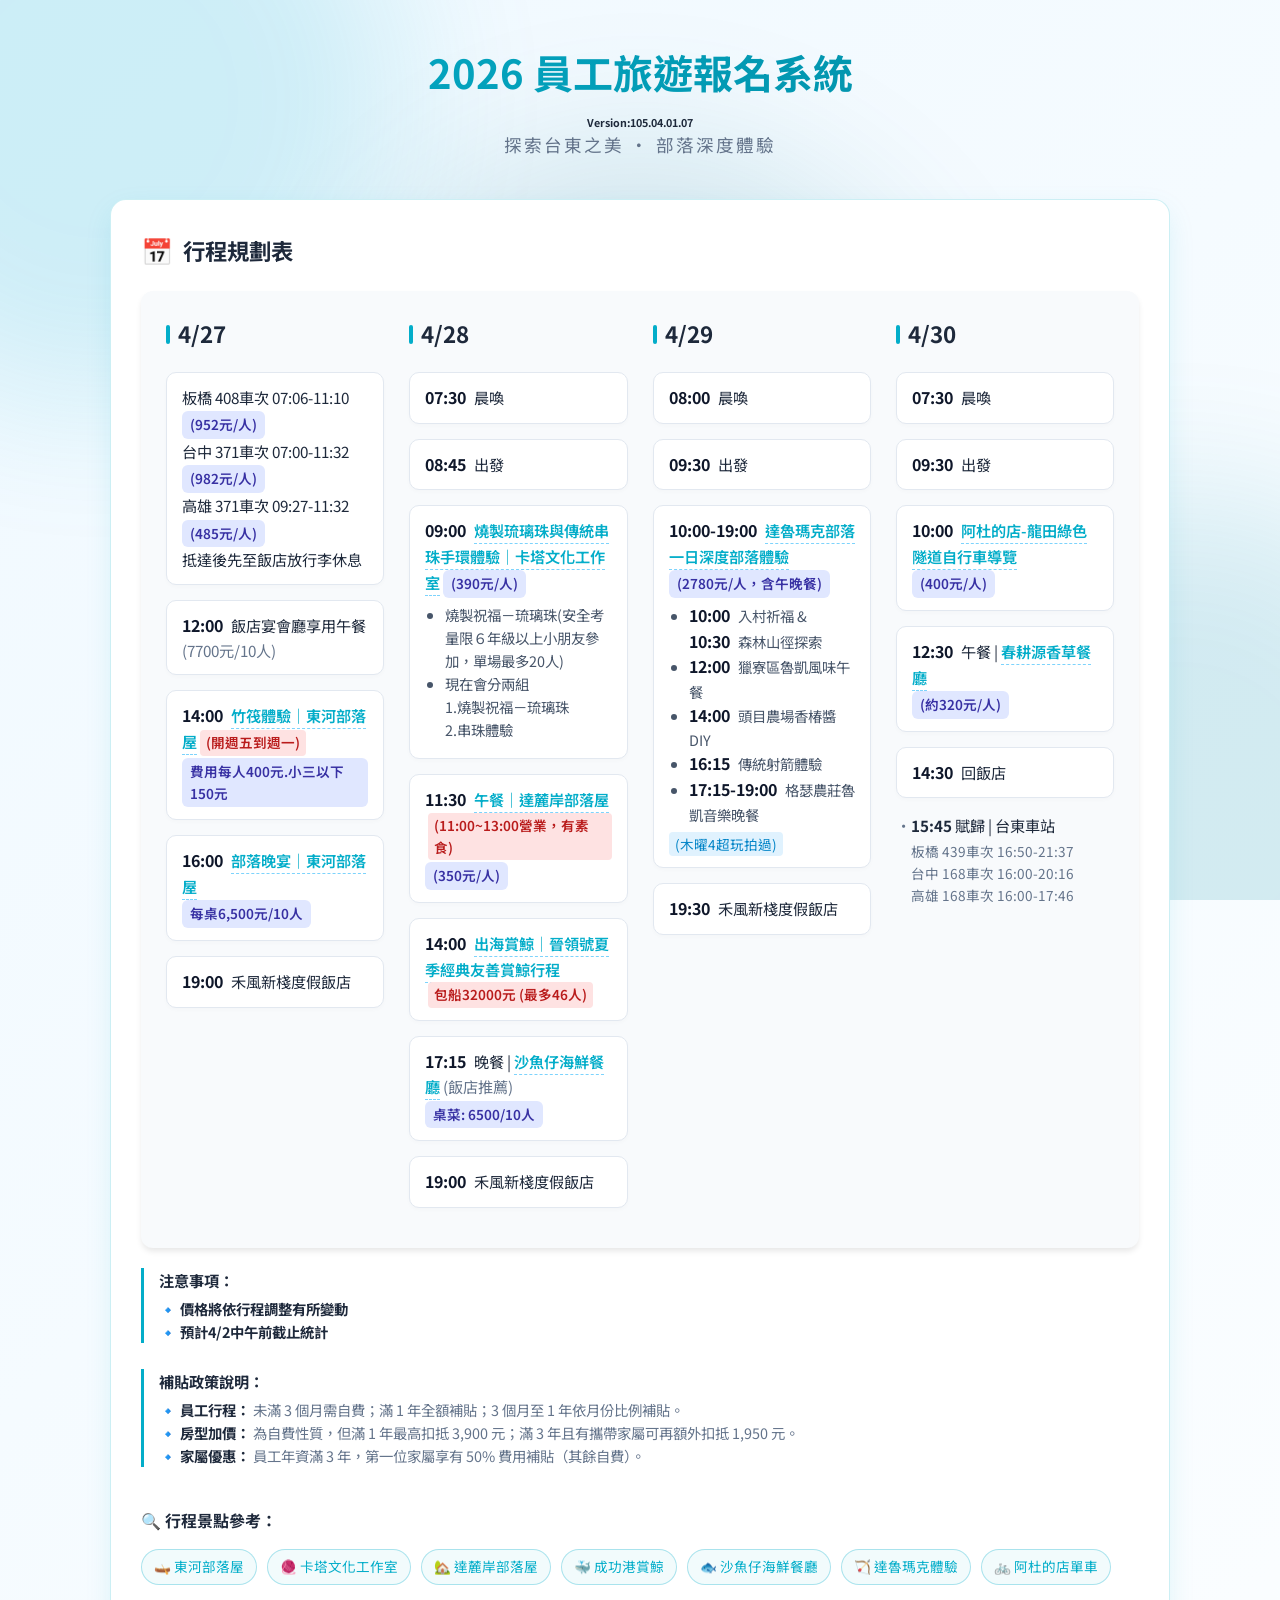
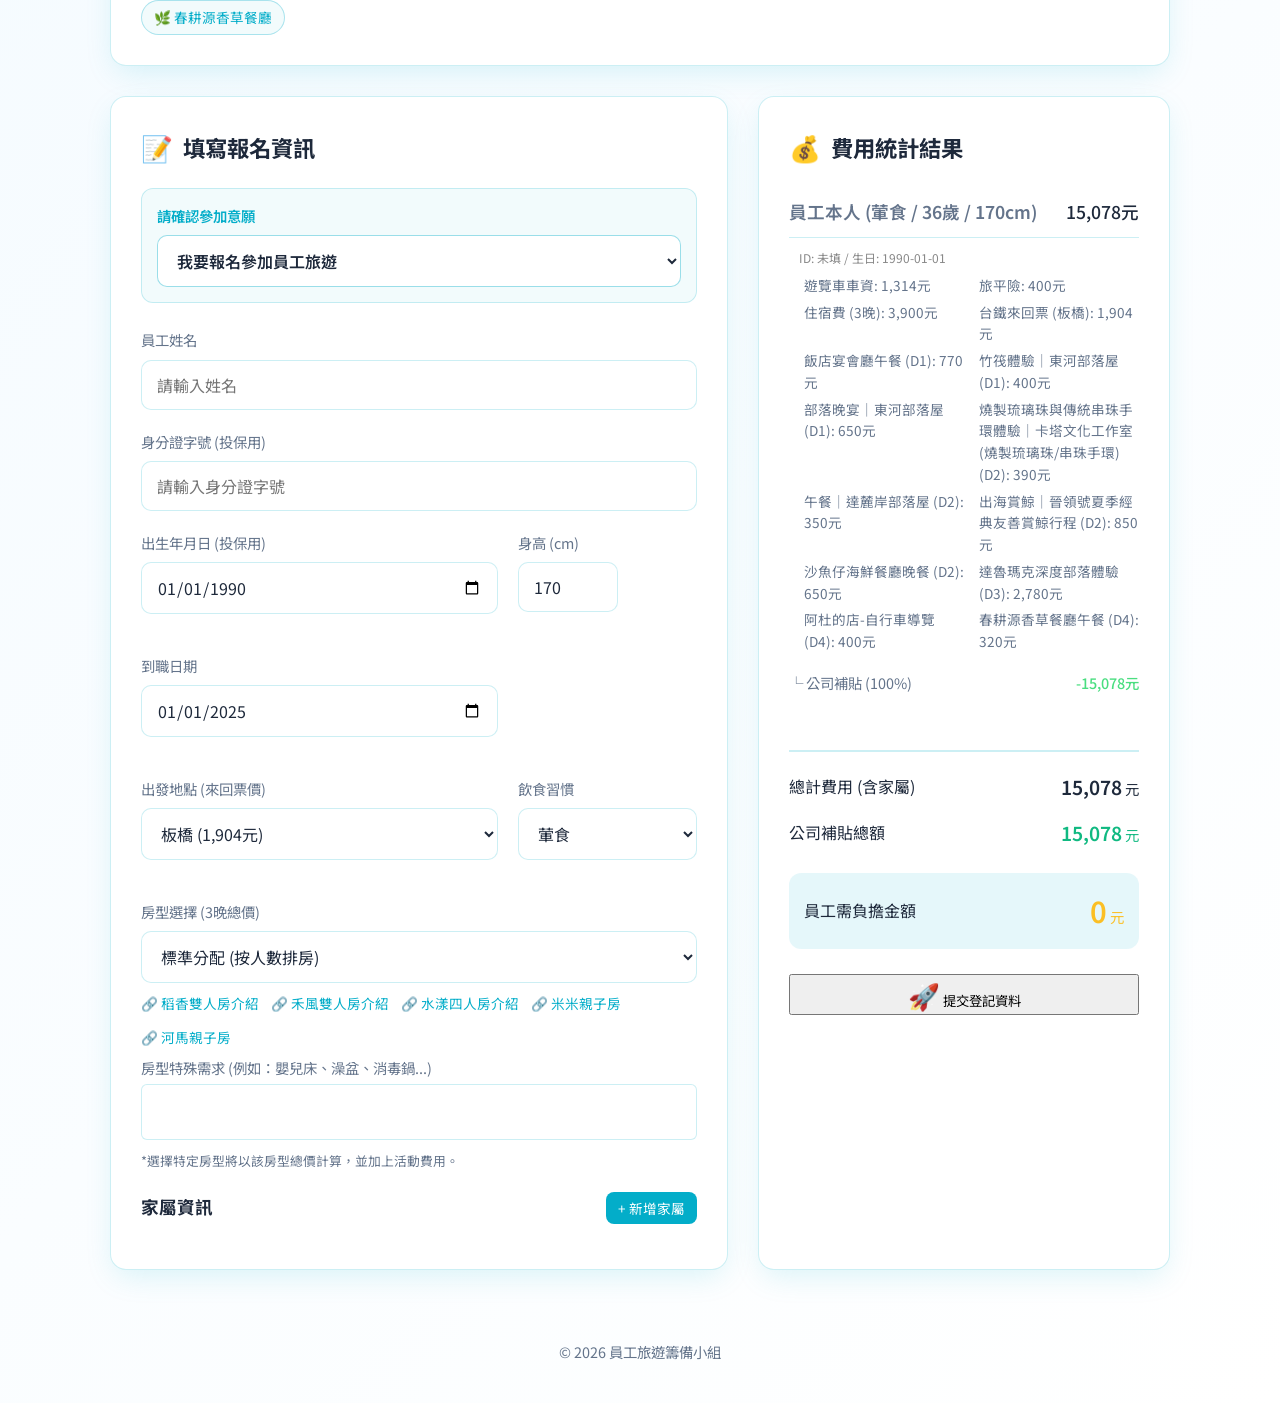
==== commit ba490f40: "add" ====
--- a/index.html
+++ b/index.html
@@ -22,7 +22,7 @@
     <main class="container">
         <header class="header">
             <h1>2026 員工旅遊報名系統</h1>
-            <h6>Version:105.04.01.06</h6>
+            <h6>Version:105.04.01.07</h6>
             <p class="subtitle">探索台東之美 • 部落深度體驗</p>
         </header>
 
--- a/style.css
+++ b/style.css
@@ -576,4 +576,30 @@
     .itinerary-grid {
         grid-template-columns: 1fr;
     }
+}
+
+/* Family Form Grids (Responsive) */
+.family-grid-top {
+    display: grid;
+    grid-template-columns: 1fr 1.5fr 1.5fr;
+    gap: 15px;
+    margin-bottom: 15px;
+}
+
+.family-grid-bottom {
+    display: grid;
+    grid-template-columns: 1fr 1fr 1fr;
+    gap: 15px;
+    align-items: flex-end;
+}
+
+@media (max-width: 650px) {
+    .family-grid-top, .family-grid-bottom {
+        grid-template-columns: 1fr;
+        gap: 12px;
+    }
+    
+    .family-grid-bottom button {
+        margin-top: 5px;
+    }
 }
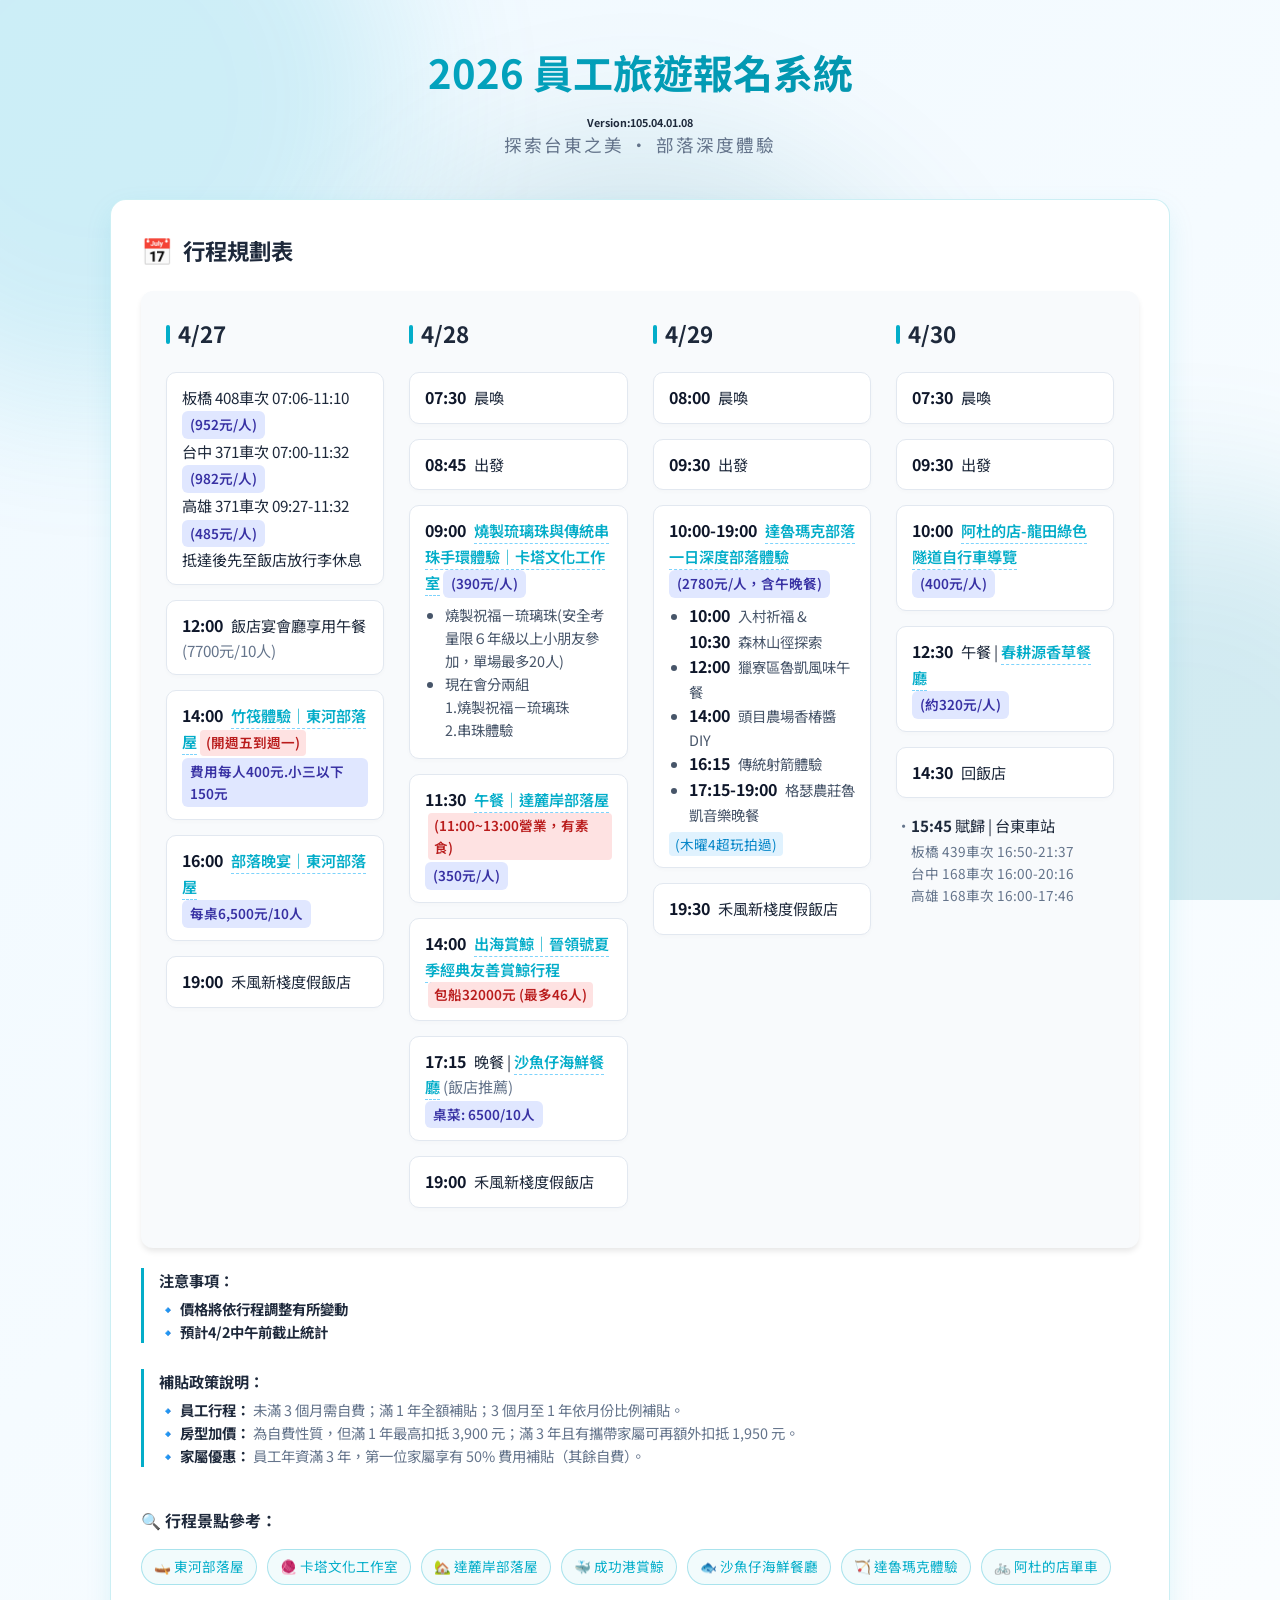
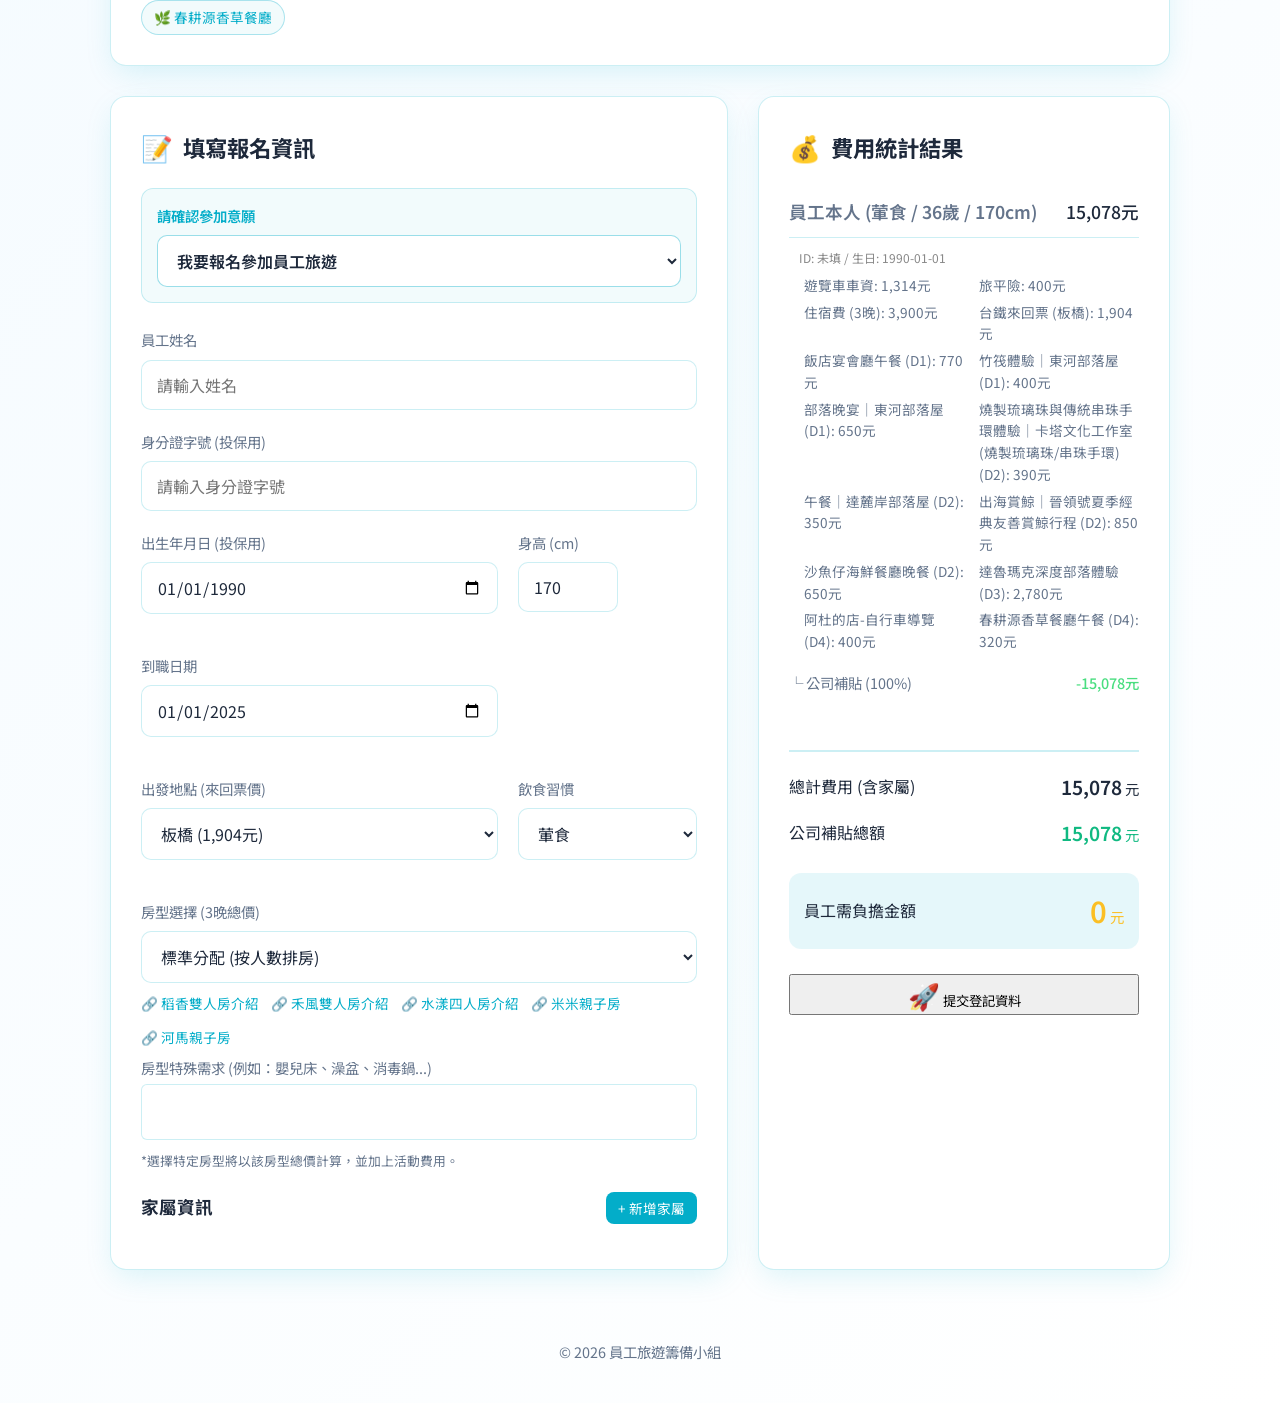
==== commit 03f5b728: "add" ====
--- a/index.html
+++ b/index.html
@@ -22,7 +22,7 @@
     <main class="container">
         <header class="header">
             <h1>2026 員工旅遊報名系統</h1>
-            <h6>Version:105.04.01.07</h6>
+            <h6>Version:105.04.01.08</h6>
             <p class="subtitle">探索台東之美 • 部落深度體驗</p>
         </header>
 
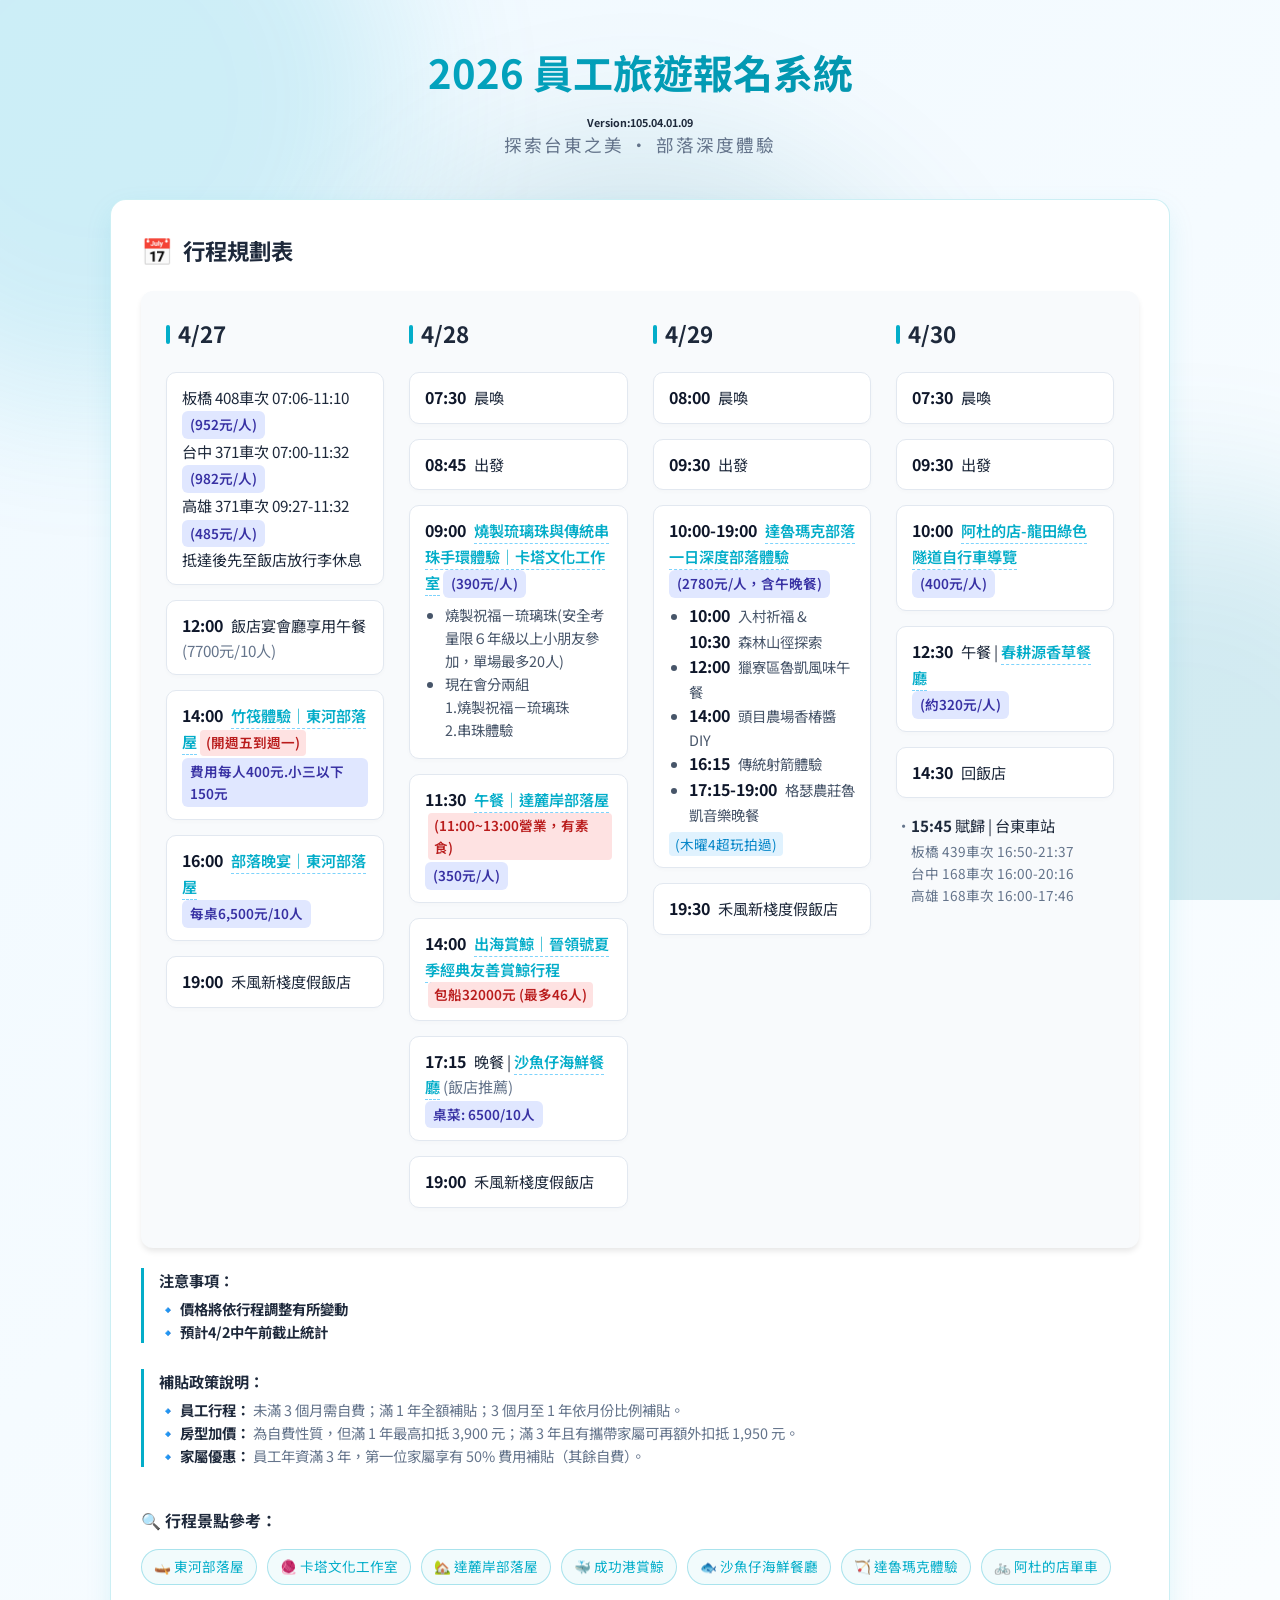
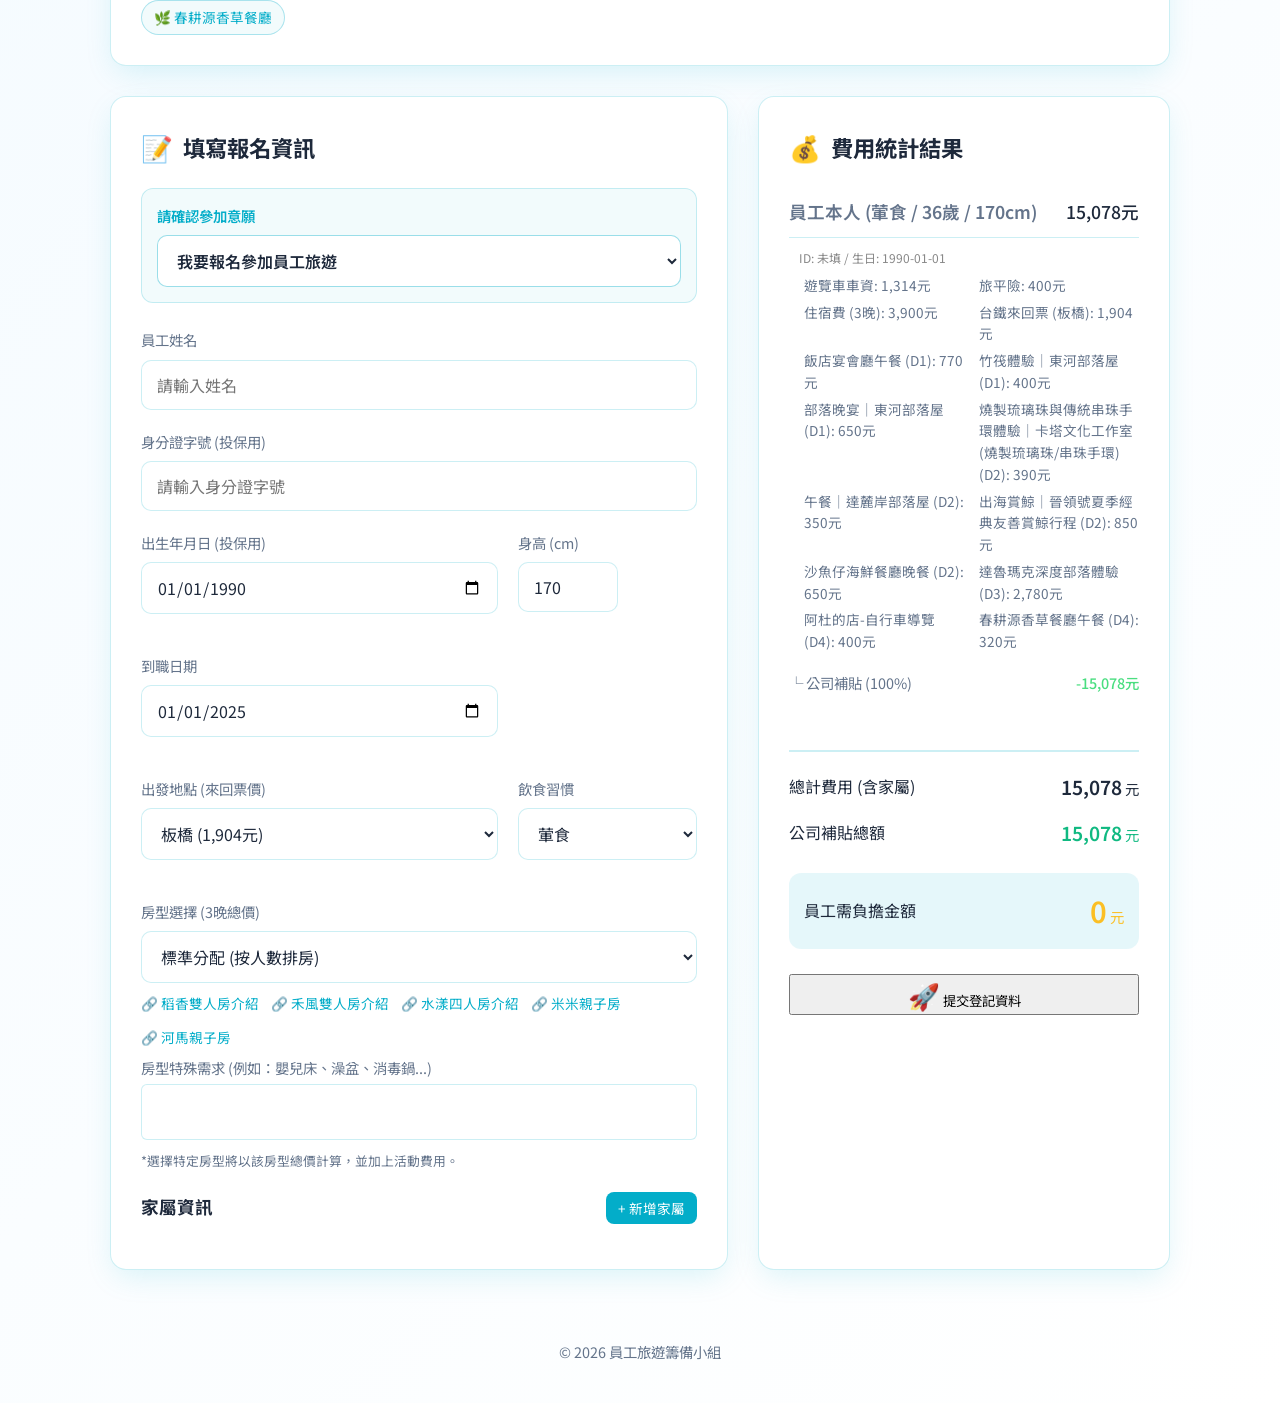
==== commit f290fbc7: "add" ====
--- a/index.html
+++ b/index.html
@@ -22,7 +22,7 @@
     <main class="container">
         <header class="header">
             <h1>2026 員工旅遊報名系統</h1>
-            <h6>Version:105.04.01.08</h6>
+            <h6>Version:105.04.01.09</h6>
             <p class="subtitle">探索台東之美 • 部落深度體驗</p>
         </header>
 
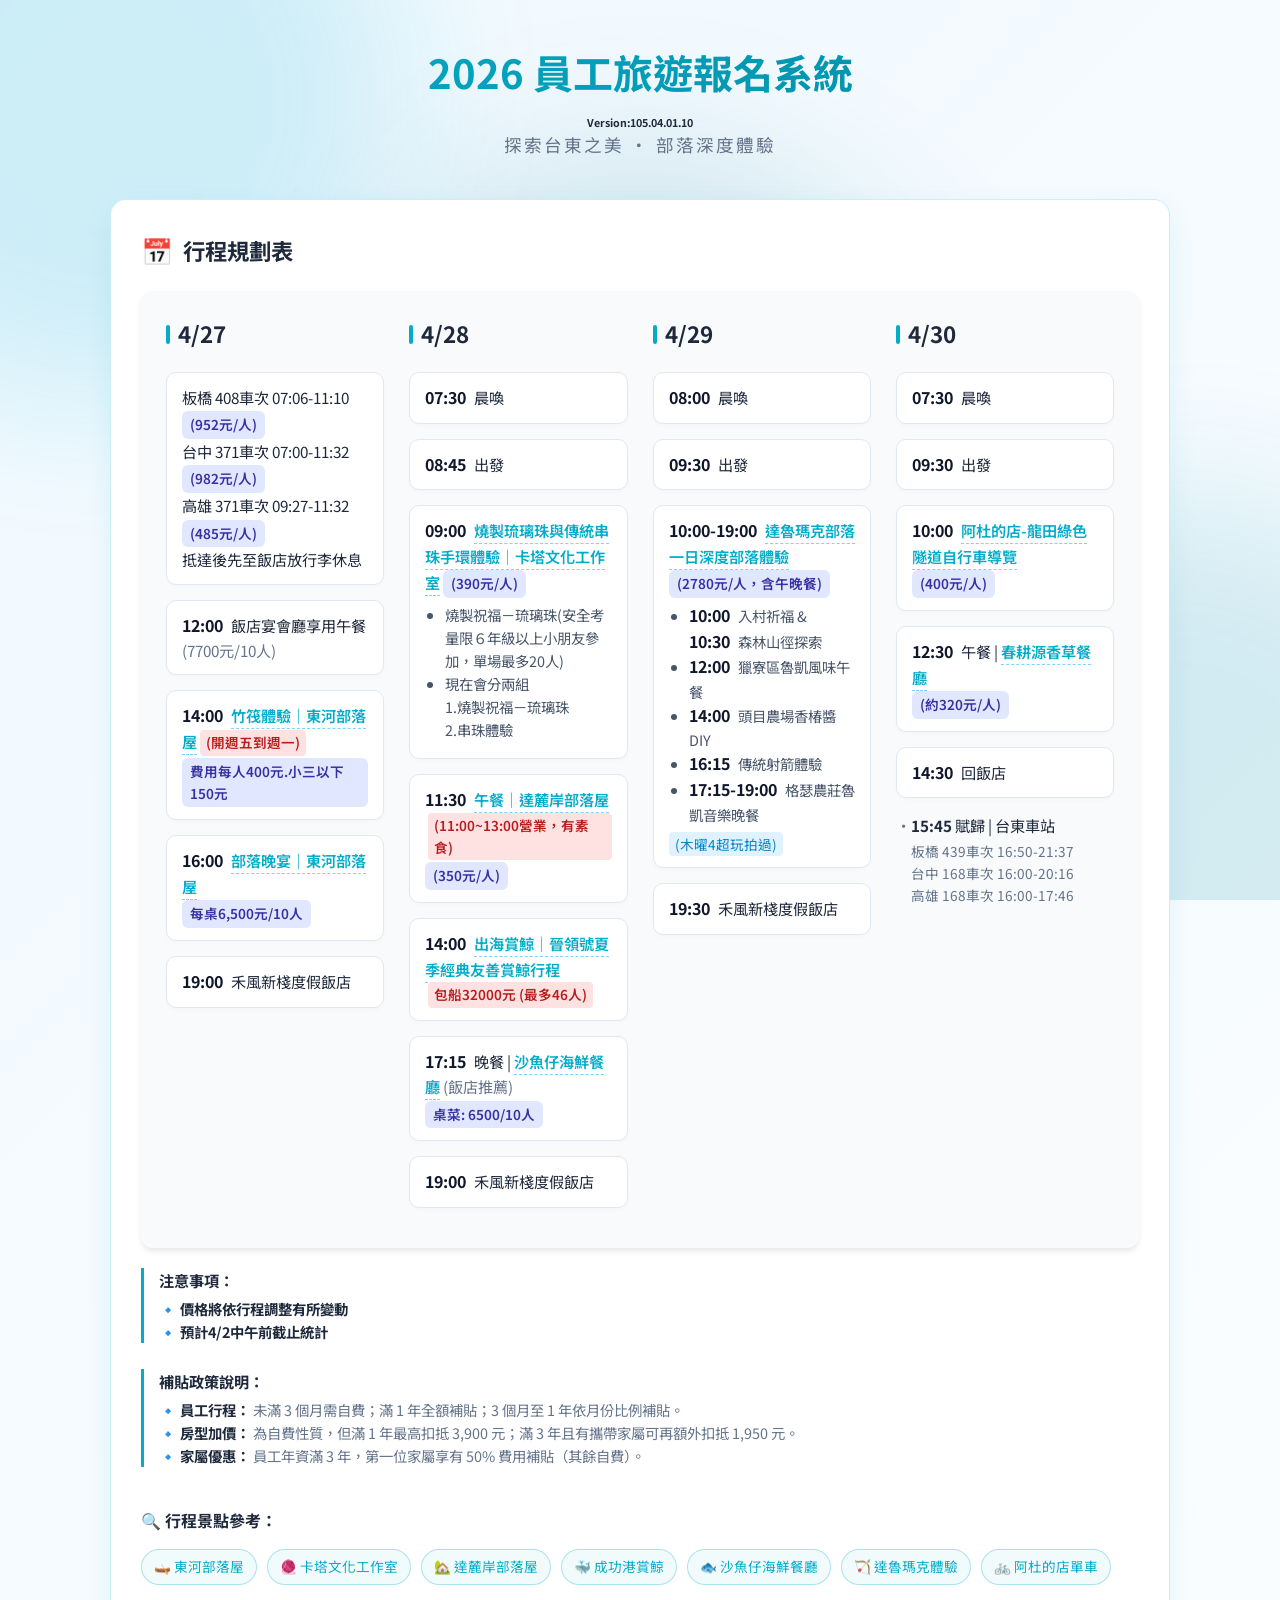
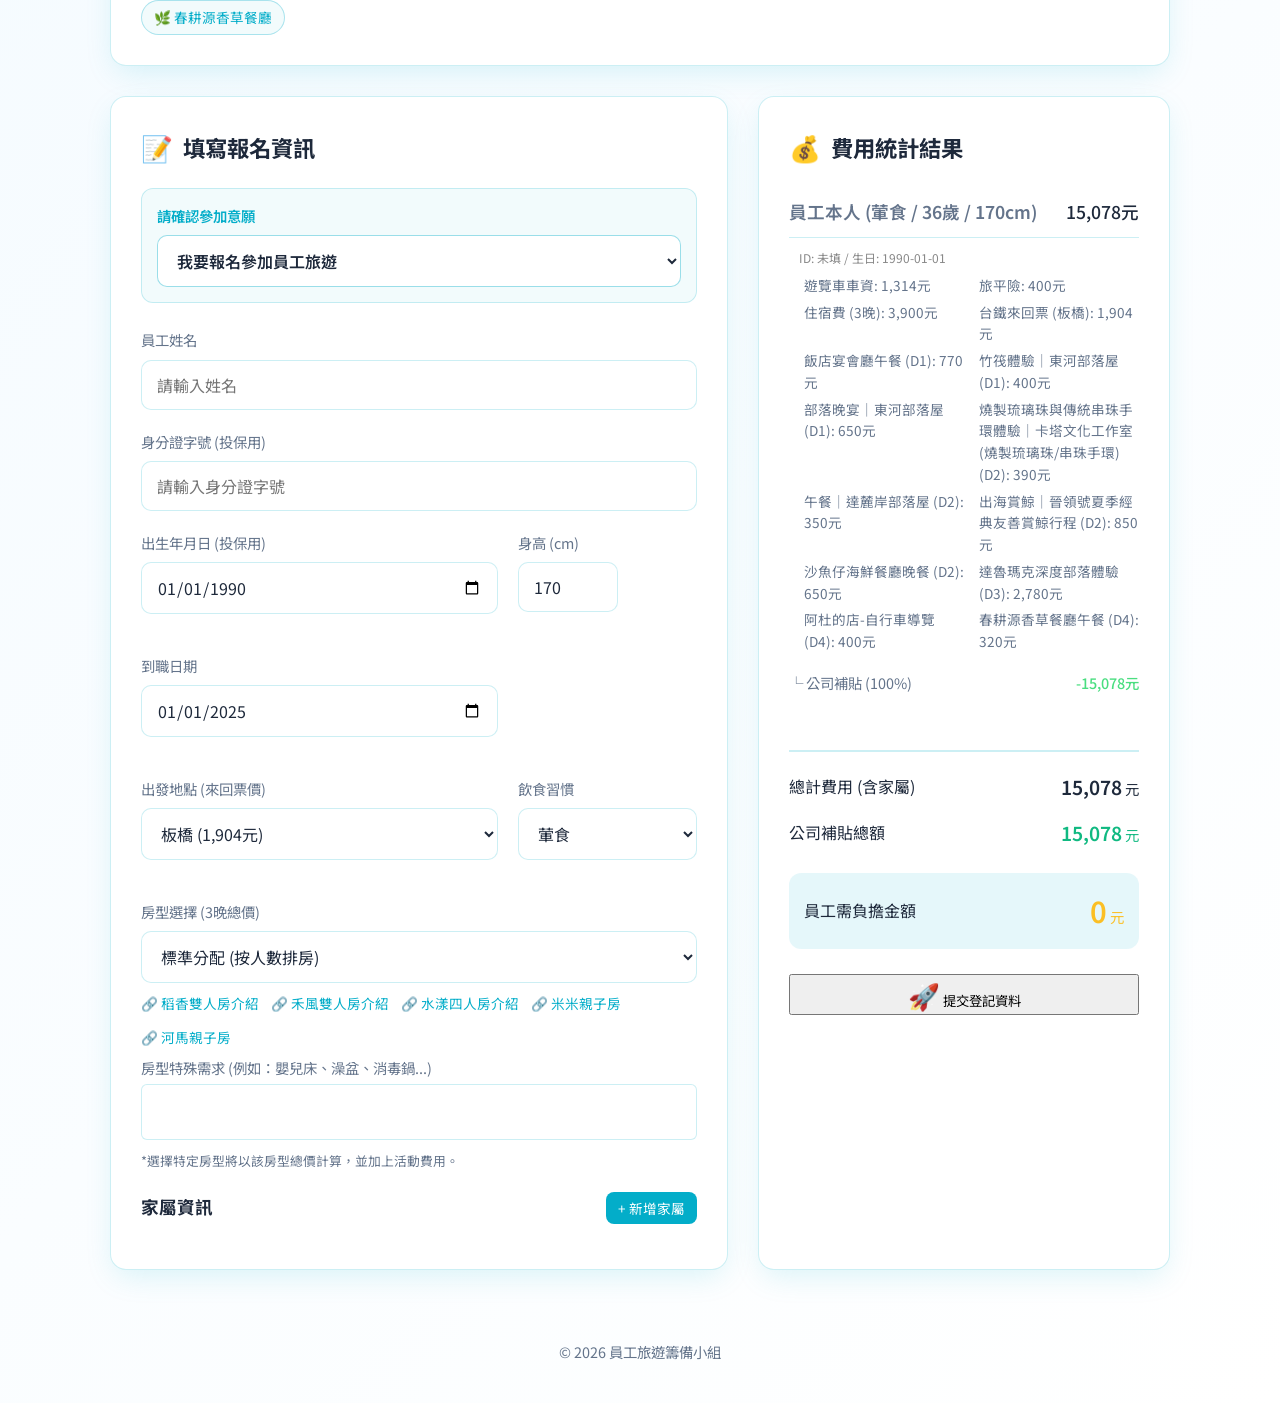
==== commit a8bd4617: "add" ====
--- a/index.html
+++ b/index.html
@@ -22,7 +22,7 @@
     <main class="container">
         <header class="header">
             <h1>2026 員工旅遊報名系統</h1>
-            <h6>Version:105.04.01.09</h6>
+            <h6>Version:105.04.01.10</h6>
             <p class="subtitle">探索台東之美 • 部落深度體驗</p>
         </header>
 
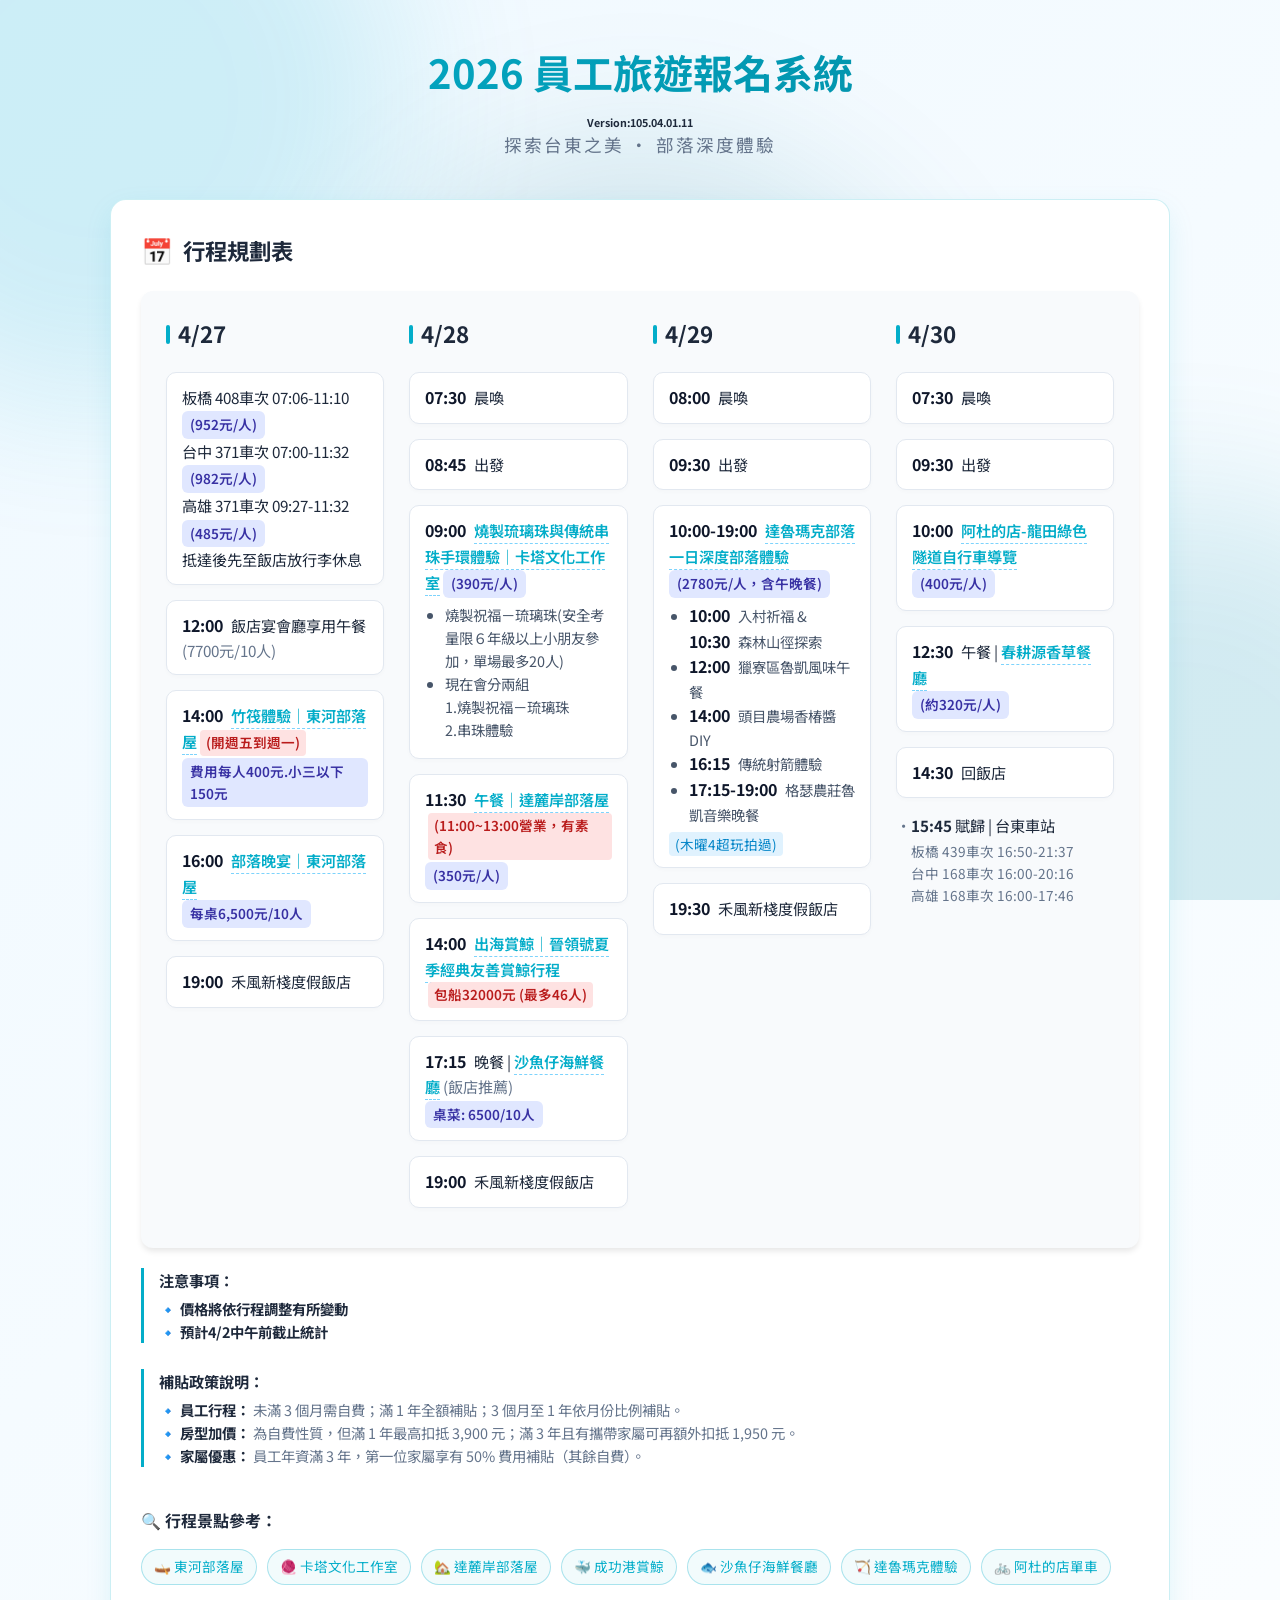
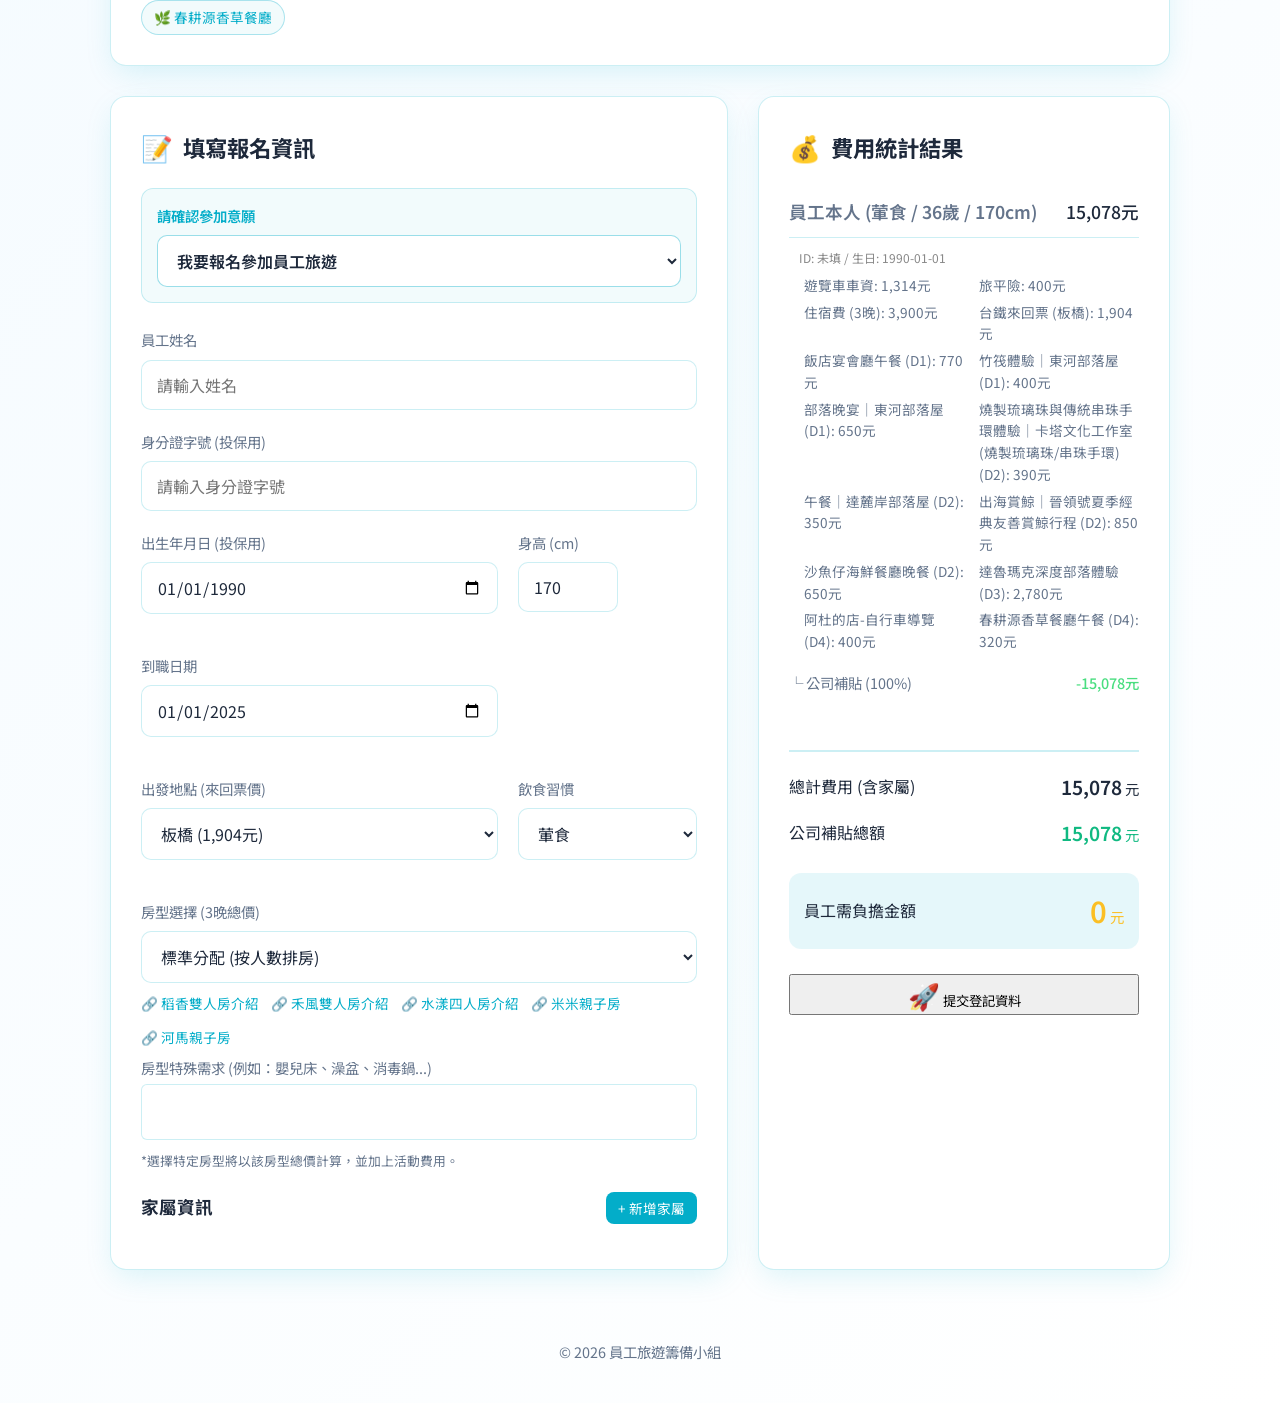
==== commit e0b8e588: "add" ====
--- a/index.html
+++ b/index.html
@@ -22,7 +22,7 @@
     <main class="container">
         <header class="header">
             <h1>2026 員工旅遊報名系統</h1>
-            <h6>Version:105.04.01.10</h6>
+            <h6>Version:105.04.01.11</h6>
             <p class="subtitle">探索台東之美 • 部落深度體驗</p>
         </header>
 
